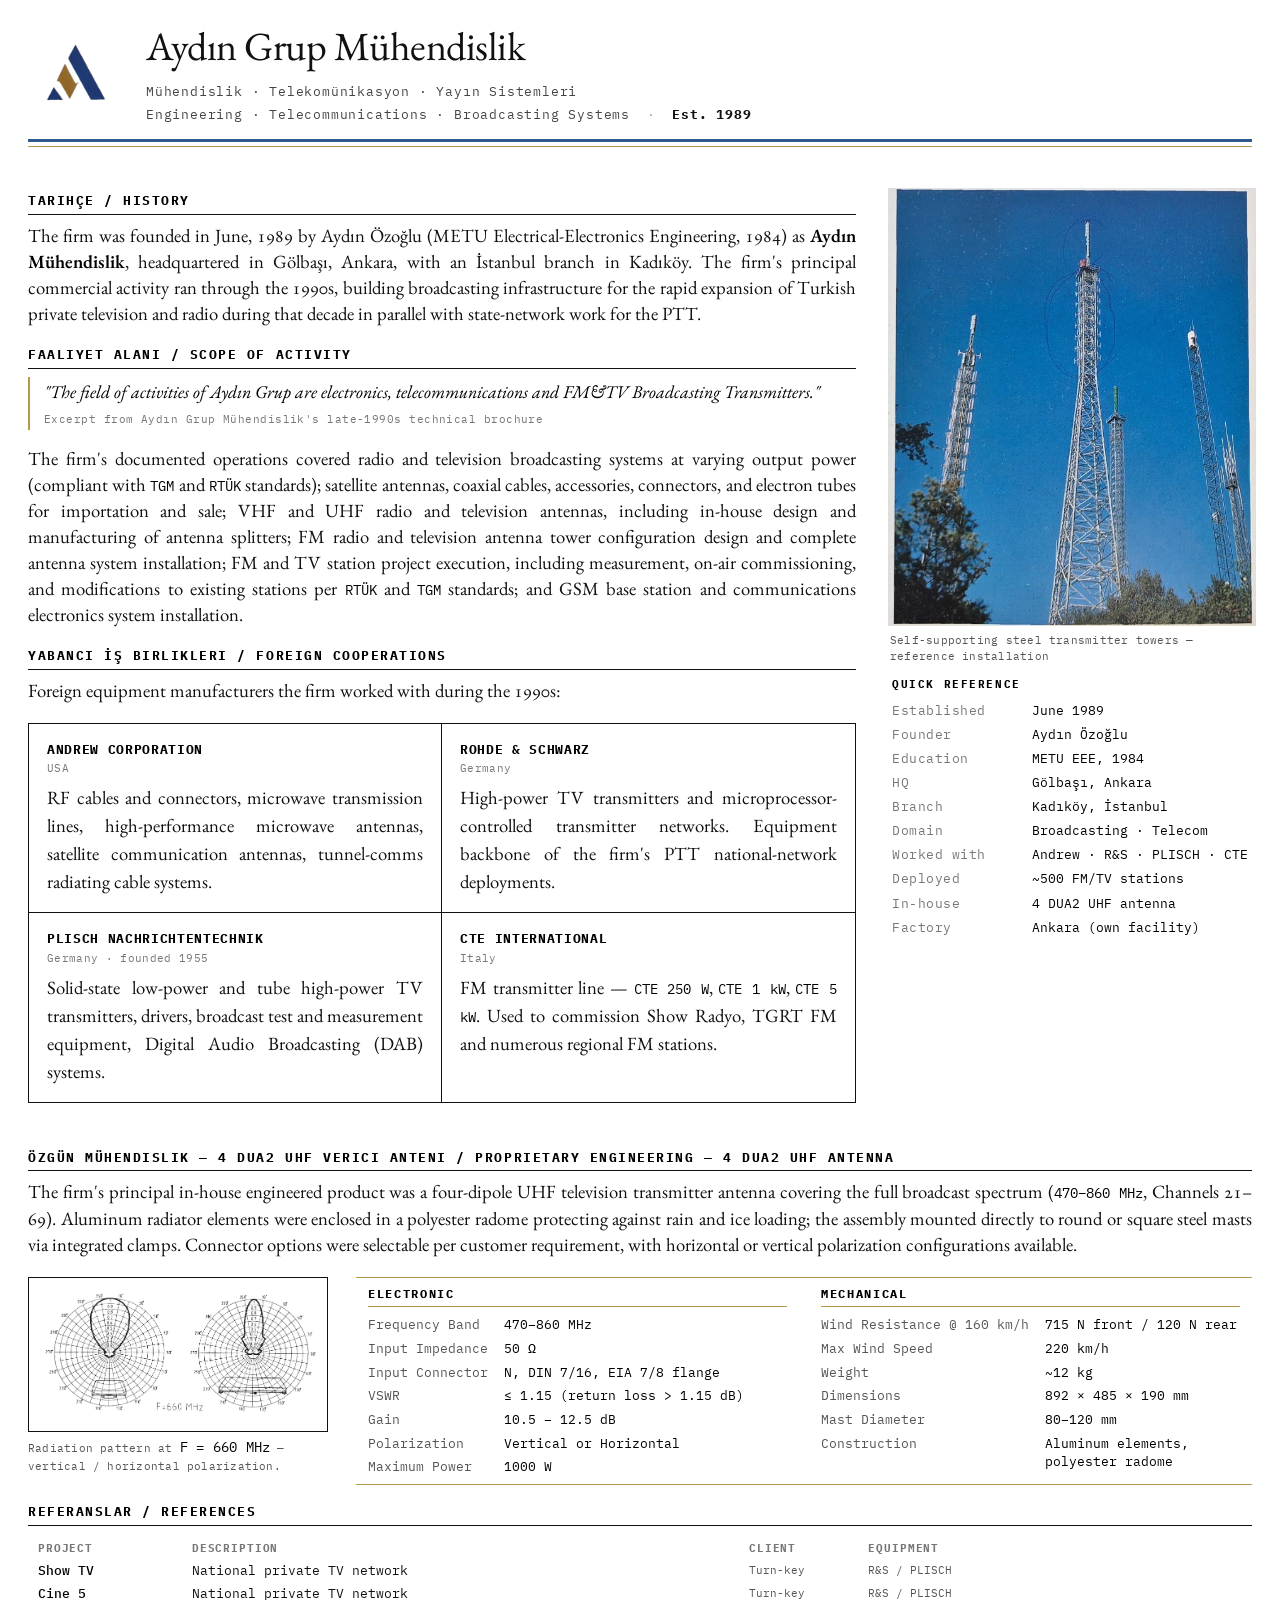
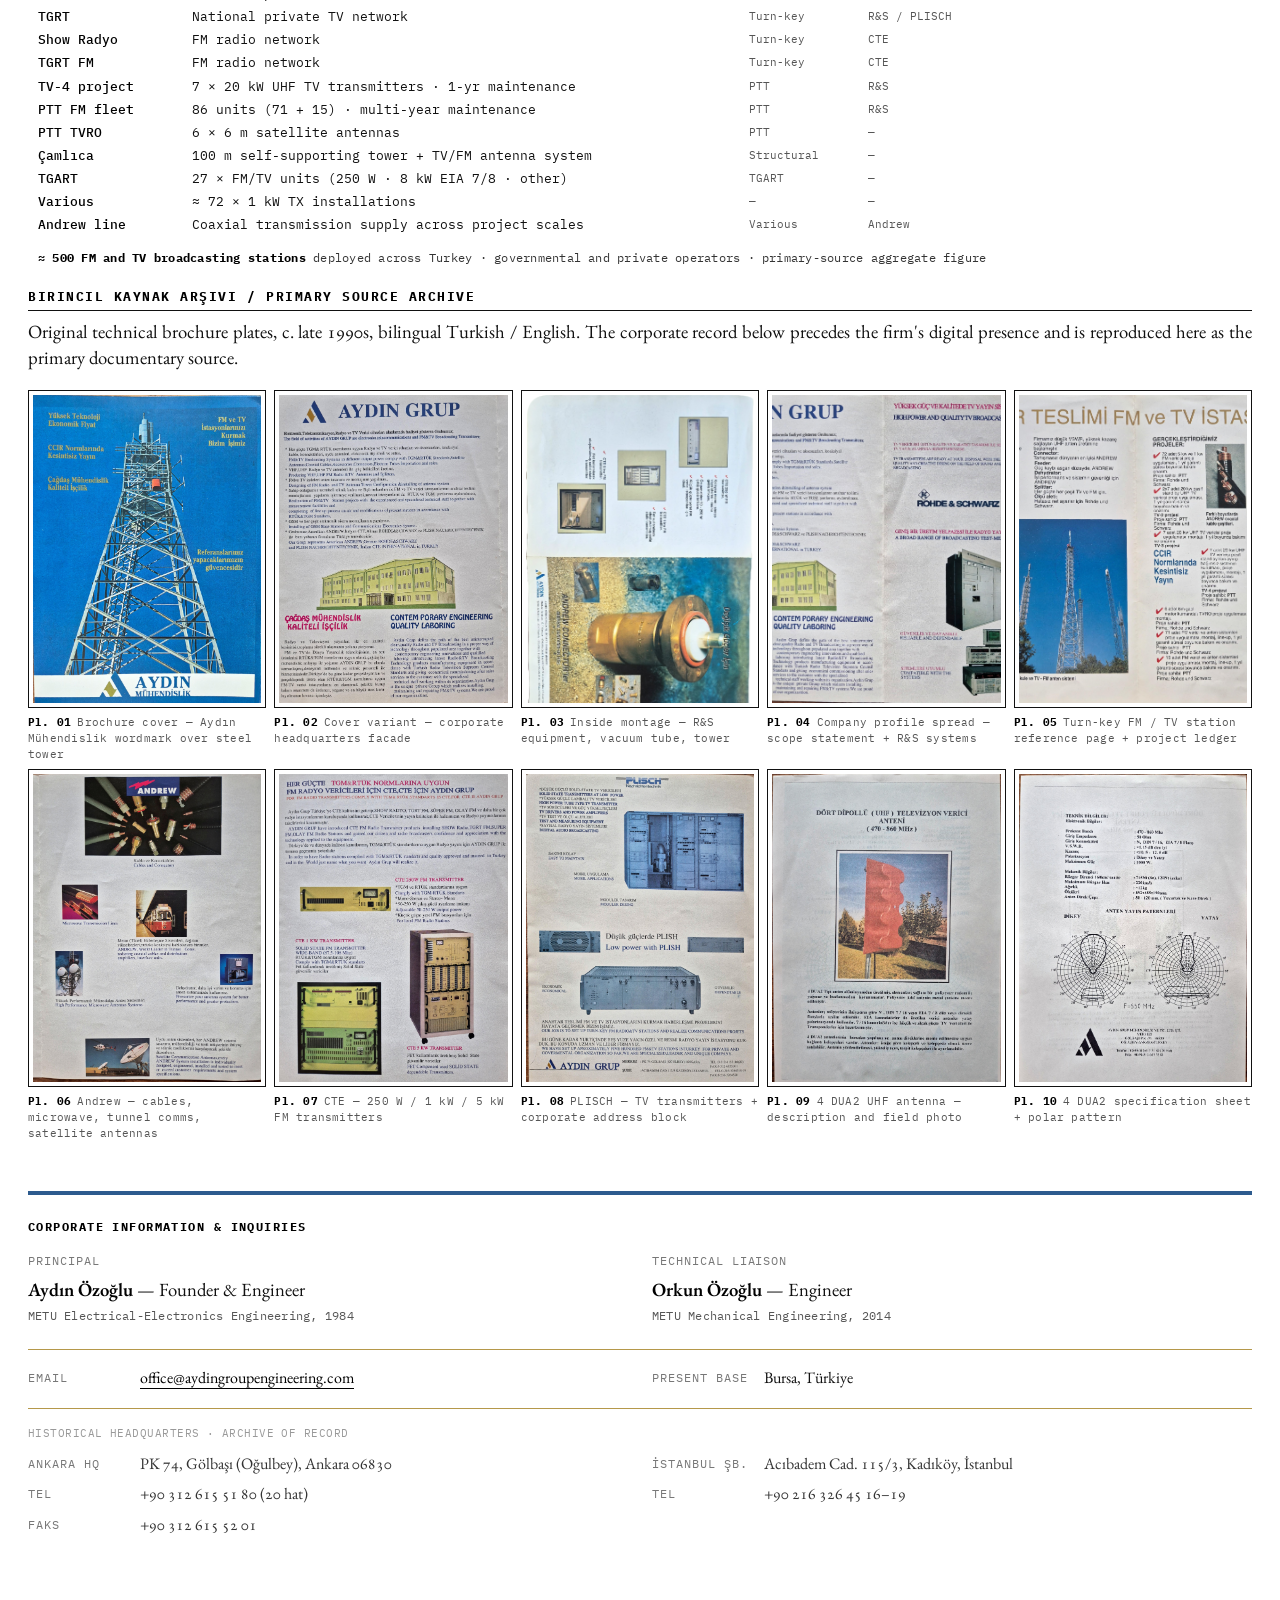
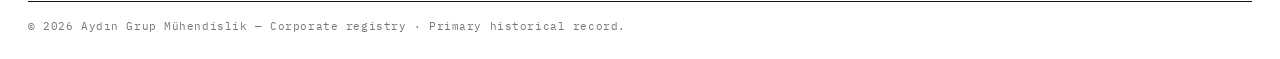
==== index.html @ c5ecc5df "split styles out of index.html into styles.css" ====
<!DOCTYPE html>
<html lang="en">
<head>
    <meta charset="UTF-8">
    <meta name="viewport" content="width=device-width, initial-scale=1.0">
    <title>Aydın Grup Mühendislik</title>
    <meta name="description" content="Corporate registry of Aydın Grup Mühendislik — Turkish engineering, telecommunications, and broadcasting infrastructure firm, principally active through the 1990s.">
    <link rel="stylesheet" href="styles.css">
</head>
<body>

    <header>
        <div class="corp-mark"><img src="images/logo.png" alt="Aydın Grup Mühendislik"></div>
        <div class="header-text">
            <h1>Aydın Grup Mühendislik</h1>
            <div class="subtitle">
                Mühendislik · Telekomünikasyon · Yayın Sistemleri<br>
                Engineering · Telecommunications · Broadcasting Systems
                <span class="sep">·</span>
                <span class="est">Est. 1989</span>
            </div>
        </div>
    </header>

    <div class="article-cols">
        <div class="article-main">
            <div class="markdown-content">

                <h2>Tarihçe / History</h2>
                <p>The firm was founded in June, 1989 by Aydın Özoğlu (METU Electrical-Electronics Engineering, 1984) as <strong>Aydın Mühendislik</strong>, headquartered in Gölbaşı, Ankara, with an İstanbul branch in Kadıköy. The firm's principal commercial activity ran through the 1990s, building broadcasting infrastructure for the rapid expansion of Turkish private television and radio during that decade in parallel with state-network work for the PTT.</p>

                <h2>Faaliyet Alanı / Scope of Activity</h2>
                <blockquote class="scope-quote">
                "The field of activities of Aydın Grup are electronics, telecommunications and FM&amp;TV Broadcasting Transmitters."
                <cite>Excerpt from Aydın Grup Mühendislik's late-1990s technical brochure</cite>
                </blockquote>
                <p>The firm's documented operations covered radio and television broadcasting systems at varying output power (compliant with <code>TGM</code> and <code>RTÜK</code> standards); satellite antennas, coaxial cables, accessories, connectors, and electron tubes for importation and sale; VHF and UHF radio and television antennas, including in-house design and manufacturing of antenna splitters; FM radio and television antenna tower configuration design and complete antenna system installation; FM and TV station project execution, including measurement, on-air commissioning, and modifications to existing stations per <code>RTÜK</code> and <code>TGM</code> standards; and GSM base station and communications electronics system installation.</p>

                <h2>Yabancı İş Birlikleri / Foreign Cooperations</h2>
                <p>Foreign equipment manufacturers the firm worked with during the 1990s:</p>
                <div class="grid-distributors">
                    <div class="dist-item">
                        <strong>ANDREW CORPORATION</strong>
                        <span class="dist-country">USA</span>
                        <p>RF cables and connectors, microwave transmission lines, high-performance microwave antennas, satellite communication antennas, tunnel-comms radiating cable systems.</p>
                    </div>
                    <div class="dist-item">
                        <strong>ROHDE &amp; SCHWARZ</strong>
                        <span class="dist-country">Germany</span>
                        <p>High-power TV transmitters and microprocessor-controlled transmitter networks. Equipment backbone of the firm's PTT national-network deployments.</p>
                    </div>
                    <div class="dist-item">
                        <strong>PLISCH NACHRICHTENTECHNIK</strong>
                        <span class="dist-country">Germany · founded 1955</span>
                        <p>Solid-state low-power and tube high-power TV transmitters, drivers, broadcast test and measurement equipment, Digital Audio Broadcasting (DAB) systems.</p>
                    </div>
                    <div class="dist-item">
                        <strong>CTE INTERNATIONAL</strong>
                        <span class="dist-country">Italy</span>
                        <p>FM transmitter line — <code>CTE 250 W</code>, <code>CTE 1 kW</code>, <code>CTE 5 kW</code>. Used to commission Show Radyo, TGRT FM and numerous regional FM stations.</p>
                    </div>
                </div>

            </div>
        </div>

        <aside class="article-aside">
            <div class="quick-ref">
                <figure class="qr-figure">
                    <img src="images/kule.jpg" alt="Self-supporting steel transmitter towers — reference installation" loading="lazy">
                    <figcaption>Self-supporting steel transmitter towers — reference installation</figcaption>
                </figure>
                <div class="quick-ref-heading">Quick Reference</div>
                <dl>
                    <div class="qr-row"><span class="qr-k">Established</span><span class="qr-v">June 1989</span></div>
                    <div class="qr-row"><span class="qr-k">Founder</span><span class="qr-v">Aydın Özoğlu</span></div>
                    <div class="qr-row"><span class="qr-k">Education</span><span class="qr-v">METU EEE, 1984</span></div>
                    <div class="qr-row"><span class="qr-k">HQ</span><span class="qr-v">Gölbaşı, Ankara</span></div>
                    <div class="qr-row"><span class="qr-k">Branch</span><span class="qr-v">Kadıköy, İstanbul</span></div>
                    <div class="qr-row"><span class="qr-k">Domain</span><span class="qr-v">Broadcasting · Telecom</span></div>
                    <div class="qr-row"><span class="qr-k">Worked with</span><span class="qr-v">Andrew · R&amp;S · PLISCH · CTE</span></div>
                    <div class="qr-row"><span class="qr-k">Deployed</span><span class="qr-v">~500 FM/TV stations</span></div>
                    <div class="qr-row"><span class="qr-k">In-house</span><span class="qr-v">4 DUA2 UHF antenna</span></div>
                    <div class="qr-row"><span class="qr-k">Factory</span><span class="qr-v">Ankara (own facility)</span></div>
                </dl>
            </div>
        </aside>
    </div>

    <div class="article-full">
        <div class="markdown-content">

            <h2>Özgün Mühendislik — 4 DUA2 UHF Verici Anteni / Proprietary Engineering — 4 DUA2 UHF Antenna</h2>
            <p>The firm's principal in-house engineered product was a four-dipole UHF television transmitter antenna covering the full broadcast spectrum (<code>470–860 MHz</code>, Channels 21–69). Aluminum radiator elements were enclosed in a polyester radome protecting against rain and ice loading; the assembly mounted directly to round or square steel masts via integrated clamps. Connector options were selectable per customer requirement, with horizontal or vertical polarization configurations available.</p>

            <div class="spec-with-figure">
                <figure class="spec-figure">
                    <img src="images/dipole.png" alt="4 DUA2 radiation pattern at F = 660 MHz, vertical (DİKEY) and horizontal (YATAY) polarization">
                    <figcaption>Radiation pattern at <code>F = 660 MHz</code> — vertical / horizontal polarization.</figcaption>
                </figure>
                <div class="spec-block spec-block--two-col">
                    <div class="spec-group">
                        <h3 class="spec-heading">Electronic</h3>
                        <div class="spec-grid">
                            <div class="spec-key">Frequency Band</div><div class="spec-val">470–860 MHz</div>
                            <div class="spec-key">Input Impedance</div><div class="spec-val">50 Ω</div>
                            <div class="spec-key">Input Connector</div><div class="spec-val">N, DIN 7/16, EIA 7/8 flange</div>
                            <div class="spec-key">VSWR</div><div class="spec-val">≤ 1.15 (return loss &gt; 1.15 dB)</div>
                            <div class="spec-key">Gain</div><div class="spec-val">10.5 – 12.5 dB</div>
                            <div class="spec-key">Polarization</div><div class="spec-val">Vertical or Horizontal</div>
                            <div class="spec-key">Maximum Power</div><div class="spec-val">1000 W</div>
                        </div>
                    </div>
                    <div class="spec-group">
                        <h3 class="spec-heading">Mechanical</h3>
                        <div class="spec-grid">
                            <div class="spec-key">Wind Resistance @ 160 km/h</div><div class="spec-val">715 N front / 120 N rear</div>
                            <div class="spec-key">Max Wind Speed</div><div class="spec-val">220 km/h</div>
                            <div class="spec-key">Weight</div><div class="spec-val">~12 kg</div>
                            <div class="spec-key">Dimensions</div><div class="spec-val">892 × 485 × 190 mm</div>
                            <div class="spec-key">Mast Diameter</div><div class="spec-val">80–120 mm</div>
                            <div class="spec-key">Construction</div><div class="spec-val">Aluminum elements, polyester radome</div>
                        </div>
                    </div>
                </div>
            </div>

            <h2>Referanslar / References</h2>
            <table class="ref-ledger">
                <thead>
                    <tr><th>Project</th><th>Description</th><th>Client</th><th>Equipment</th></tr>
                </thead>
                <tbody>
                    <tr><td>Show TV</td><td>National private TV network</td><td>Turn-key</td><td>R&amp;S / PLISCH</td></tr>
                    <tr><td>Cine 5</td><td>National private TV network</td><td>Turn-key</td><td>R&amp;S / PLISCH</td></tr>
                    <tr><td>TGRT</td><td>National private TV network</td><td>Turn-key</td><td>R&amp;S / PLISCH</td></tr>
                    <tr><td>Show Radyo</td><td>FM radio network</td><td>Turn-key</td><td>CTE</td></tr>
                    <tr><td>TGRT FM</td><td>FM radio network</td><td>Turn-key</td><td>CTE</td></tr>
                    <tr><td>TV-4 project</td><td>7 × 20 kW UHF TV transmitters · 1-yr maintenance</td><td>PTT</td><td>R&amp;S</td></tr>
                    <tr><td>PTT FM fleet</td><td>86 units (71 + 15) · multi-year maintenance</td><td>PTT</td><td>R&amp;S</td></tr>
                    <tr><td>PTT TVRO</td><td>6 × 6 m satellite antennas</td><td>PTT</td><td>—</td></tr>
                    <tr><td>Çamlıca</td><td>100 m self-supporting tower + TV/FM antenna system</td><td>Structural</td><td>—</td></tr>
                    <tr><td>TGART</td><td>27 × FM/TV units (250 W · 8 kW EIA 7/8 · other)</td><td>TGART</td><td>—</td></tr>
                    <tr><td>Various</td><td>≈ 72 × 1 kW TX installations</td><td>—</td><td>—</td></tr>
                    <tr><td>Andrew line</td><td>Coaxial transmission supply across project scales</td><td>Various</td><td>Andrew</td></tr>
                </tbody>
                <tfoot>
                    <tr><td colspan="4"><strong>≈ 500 FM and TV broadcasting stations</strong> deployed across Turkey · governmental and private operators · primary-source aggregate figure</td></tr>
                </tfoot>
            </table>

            <h2>Birincil Kaynak Arşivi / Primary Source Archive</h2>
            <p>Original technical brochure plates, c. late 1990s, bilingual Turkish / English. The corporate record below precedes the firm's digital presence and is reproduced here as the primary documentary source.</p>

        </div>

        <div class="archive-grid">
            <a class="plate" href="images/signal-2026-05-26-195451.jpeg" target="_blank" rel="noopener">
                <span class="plate-frame"><img src="images/signal-2026-05-26-195451.jpeg" alt="Brochure cover — Aydın Mühendislik wordmark over steel tower" loading="lazy"></span>
                <span class="plate-caption"><span class="plate-index">Pl. 01</span>Brochure cover — Aydın Mühendislik wordmark over steel tower</span>
            </a>
            <a class="plate" href="images/signal-2026-05-26-195408_003.jpeg" target="_blank" rel="noopener">
                <span class="plate-frame"><img src="images/signal-2026-05-26-195408_003.jpeg" alt="Cover variant — corporate headquarters facade" loading="lazy"></span>
                <span class="plate-caption"><span class="plate-index">Pl. 02</span>Cover variant — corporate headquarters facade</span>
            </a>
            <a class="plate" href="images/signal-2026-05-26-195226.png" target="_blank" rel="noopener">
                <span class="plate-frame"><img src="images/signal-2026-05-26-195226.png" alt="Inside montage — R&S equipment, vacuum tube, tower" loading="lazy"></span>
                <span class="plate-caption"><span class="plate-index">Pl. 03</span>Inside montage — R&amp;S equipment, vacuum tube, tower</span>
            </a>
            <a class="plate" href="images/signal-2026-05-26-195408.jpeg" target="_blank" rel="noopener">
                <span class="plate-frame"><img src="images/signal-2026-05-26-195408.jpeg" alt="Company profile spread — scope statement + R&S systems" loading="lazy"></span>
                <span class="plate-caption"><span class="plate-index">Pl. 04</span>Company profile spread — scope statement + R&amp;S systems</span>
            </a>
            <a class="plate" href="images/signal-2026-05-26-195408_002.jpeg" target="_blank" rel="noopener">
                <span class="plate-frame"><img src="images/signal-2026-05-26-195408_002.jpeg" alt="Turn-key FM / TV station reference page + project ledger" loading="lazy"></span>
                <span class="plate-caption"><span class="plate-index">Pl. 05</span>Turn-key FM / TV station reference page + project ledger</span>
            </a>
            <a class="plate" href="images/signal-2026-05-26-195408_004.jpeg" target="_blank" rel="noopener">
                <span class="plate-frame"><img src="images/signal-2026-05-26-195408_004.jpeg" alt="Andrew — cables, microwave, tunnel comms, satellite antennas" loading="lazy"></span>
                <span class="plate-caption"><span class="plate-index">Pl. 06</span>Andrew — cables, microwave, tunnel comms, satellite antennas</span>
            </a>
            <a class="plate" href="images/signal-2026-05-26-195408_005.jpeg" target="_blank" rel="noopener">
                <span class="plate-frame"><img src="images/signal-2026-05-26-195408_005.jpeg" alt="CTE — 250 W / 1 kW / 5 kW FM transmitters" loading="lazy"></span>
                <span class="plate-caption"><span class="plate-index">Pl. 07</span>CTE — 250 W / 1 kW / 5 kW FM transmitters</span>
            </a>
            <a class="plate" href="images/signal-2026-05-26-195408_006.jpeg" target="_blank" rel="noopener">
                <span class="plate-frame"><img src="images/signal-2026-05-26-195408_006.jpeg" alt="PLISCH — TV transmitters + corporate address block" loading="lazy"></span>
                <span class="plate-caption"><span class="plate-index">Pl. 08</span>PLISCH — TV transmitters + corporate address block</span>
            </a>
            <a class="plate" href="images/signal-2026-05-26-195408_007.jpeg" target="_blank" rel="noopener">
                <span class="plate-frame"><img src="images/signal-2026-05-26-195408_007.jpeg" alt="4 DUA2 UHF antenna — description and field photo" loading="lazy"></span>
                <span class="plate-caption"><span class="plate-index">Pl. 09</span>4 DUA2 UHF antenna — description and field photo</span>
            </a>
            <a class="plate" href="images/signal-2026-05-26-195408_008.jpeg" target="_blank" rel="noopener">
                <span class="plate-frame"><img src="images/signal-2026-05-26-195408_008.jpeg" alt="4 DUA2 specification sheet + polar pattern" loading="lazy"></span>
                <span class="plate-caption"><span class="plate-index">Pl. 10</span>4 DUA2 specification sheet + polar pattern</span>
            </a>
        </div>

        <section class="contact-block">
            <h3>Corporate Information &amp; Inquiries</h3>

            <div class="contact-roles">
                <div class="contact-role">
                    <span class="role-label">Principal</span>
                    <span class="role-name">Aydın Özoğlu</span> — Founder &amp; Engineer
                    <span class="role-credential">METU Electrical-Electronics Engineering, 1984</span>
                </div>
                <div class="contact-role">
                    <span class="role-label">Technical Liaison</span>
                    <span class="role-name">Orkun Özoğlu</span> — Engineer
                    <span class="role-credential">METU Mechanical Engineering, 2014</span>
                </div>
            </div>

            <div class="contact-direct contact-2col">
                <div class="row"><span class="k">Email</span><span><a href="mailto:office@aydingroupengineering.com">office@aydingroupengineering.com</a></span></div>
                <div class="row"><span class="k">Present Base</span><span>Bursa, Türkiye</span></div>
            </div>

            <div class="contact-archive">
                <div class="archive-note">Historical headquarters · Archive of record</div>
                <div class="archive-2col">
                    <div class="archive-col">
                        <div class="row"><span class="k">Ankara HQ</span><span>PK 74, Gölbaşı (Oğulbey), Ankara 06830</span></div>
                        <div class="row"><span class="k">Tel</span><span>+90 312 615 51 80 (20 hat)</span></div>
                        <div class="row"><span class="k">Faks</span><span>+90 312 615 52 01</span></div>
                    </div>
                    <div class="archive-col">
                        <div class="row"><span class="k">İstanbul Şb.</span><span>Acıbadem Cad. 115/3, Kadıköy, İstanbul</span></div>
                        <div class="row"><span class="k">Tel</span><span>+90 216 326 45 16–19</span></div>
                    </div>
                </div>
            </div>
        </section>

        <footer>
            <div class="footer-line">&copy; 2026 Aydın Grup Mühendislik — Corporate registry · Primary historical record.</div>
        </footer>

    </div>

</body>
</html>
---- styles.css ----
@import url('https://fonts.googleapis.com/css2?family=EB+Garamond:ital,wght@0,400;0,500;0,600;1,400;1,500&family=IBM+Plex+Mono:wght@400;500;600;700&display=swap');

:root {
    --measure: 1280px;
    --mono: "IBM Plex Mono", "Consolas", "Courier New", monospace;
    --serif: "EB Garamond", "Garamond", "Baskerville", "Times New Roman", Times, serif;
    --rule: 1px solid #111;
    --rule-soft: 1px solid #B5984A; /* internal block dividers — brand gold */
    --brand-blue: #2D5B8E;
    --brand-gold: #B5984A;
}

*, *::before, *::after { box-sizing: border-box; }

body {
    font-family: var(--serif);
    line-height: 1.4;
    margin: 0 auto;
    padding: 24px 28px;
    max-width: var(--measure);
    color: #111;
    background: #fff;
    font-size: 14pt;
    font-feature-settings: "kern" 1, "liga" 1, "onum" 1;
}

p { margin: 0 0 0.6em; }

header {
    position: relative;
    border-bottom: 3px solid var(--brand-blue);
    padding-bottom: 14px;
    margin-bottom: 32px;
    display: grid;
    grid-template-columns: 96px 1fr;
    gap: 22px;
    align-items: center;
}
header::after {
    content: "";
    position: absolute;
    left: 0;
    right: 0;
    bottom: -8px; /* 4px gap below the 3px blue rule, then 1px gold */
    height: 1px;
    background: var(--brand-gold);
}
h1 { font-size: 30pt; margin: 0; font-weight: normal; letter-spacing: -0.5px; line-height: 1.1; }

.corp-mark {
    width: 96px;
    height: 96px;
    display: block;
}
.corp-mark img,
.corp-mark svg { display: block; width: 100%; height: 100%; object-fit: contain; }
.header-text { min-width: 0; }

.subtitle {
    margin-top: 12px;
    font-family: var(--mono);
    font-size: 10pt;
    color: #444;
    letter-spacing: 0.06em;
    line-height: 1.7;
}
.subtitle .est { color: #111; font-weight: 700; }
.subtitle .sep { color: #aaa; margin: 0 8px; }

h2 {
    font-family: var(--mono);
    font-size: 9.5pt;
    margin-top: 18px;
    margin-bottom: 8px;
    border-bottom: var(--rule);
    padding-bottom: 4px;
    letter-spacing: 0.12em;
    text-transform: uppercase;
    font-weight: 700;
    color: #000;
    overflow: hidden;
}

h3 { font-weight: 600; margin: 0; }

p { text-align: justify; margin: 0 0 1em; }

code {
    font-family: var(--mono);
    font-size: 10.5pt;
    background: none;
    padding: 0;
    color: #000;
    font-weight: 400;
}

strong { font-weight: 600; color: #000; }

/* Two-region article: cols (overview + sticky infobox) then full-width */
.article-cols {
    display: grid;
    grid-template-columns: 1fr 360px;
    gap: 36px;
    margin-bottom: 28px;
}
.article-main { min-width: 0; }
.article-aside { min-width: 0; }

/* Quick reference data card — sticky infobox.
   Berkeley Mono only present on author's local machine (desktop license);
   visitors fall back to IBM Plex Mono. Do NOT commit any Berkeley webfont
   files — that would require a separate web license from usgraphics.com. */
.quick-ref {
    position: sticky;
    top: 24px;
    padding: 14px 0;
    font-family: "Berkeley Mono", var(--mono);
    font-size: 9.5pt;
}
.qr-figure {
    margin: 0 -4px 12px;
    padding: 0;
}
.qr-figure img {
    width: 100%;
    height: auto;
    display: block;
    background: #fff;
}
.qr-figure figcaption {
    font-family: var(--mono);
    font-size: 8.5pt;
    color: #555;
    margin-top: 6px;
    line-height: 1.4;
    letter-spacing: 0.02em;
    padding: 0 2px;
}
.quick-ref-heading {
    font-size: 8.5pt;
    text-transform: uppercase;
    letter-spacing: 0.14em;
    font-weight: 700;
    color: #000;
    margin: 0 0 10px;
}
.quick-ref dl {
    margin: 0;
    display: grid;
    grid-template-columns: 1fr;
    row-gap: 7px;
}
.quick-ref .qr-row {
    display: grid;
    grid-template-columns: 130px 1fr;
    column-gap: 10px;
    line-height: 1.35;
    align-items: baseline;
}
.quick-ref .qr-k, .quick-ref .qr-v { white-space: nowrap; overflow: hidden; text-overflow: ellipsis; }
.quick-ref .qr-k { color: #777; letter-spacing: 0.04em; }
.quick-ref .qr-v { color: #000; }

/* Scope source citation */
.scope-quote {
    font-family: var(--serif);
    font-style: italic;
    font-size: 13.5pt;
    line-height: 1.45;
    margin: 8px 0 16px;
    padding: 2px 0 2px 14px;
    border-left: 2px solid var(--brand-gold);
    color: #000;
}
.scope-quote cite {
    display: block;
    margin-top: 6px;
    font-family: var(--mono);
    font-style: normal;
    font-size: 8.5pt;
    color: #777;
    letter-spacing: 0.04em;
}

/* Cooperations grid — hairline-only, no fills */
.grid-distributors {
    display: grid;
    grid-template-columns: 1fr 1fr;
    gap: 0;
    margin: 18px 0;
    border: var(--rule);
    overflow: hidden;
}
.dist-item {
    padding: 16px 18px;
    border-right: var(--rule);
    border-bottom: var(--rule);
    font-size: 14pt;
}
.dist-item:nth-child(2n) { border-right: none; }
.dist-item:nth-last-child(-n+2) { border-bottom: none; }
.dist-item strong {
    font-family: var(--mono);
    font-size: 10pt;
    color: #000;
    font-weight: 700;
    display: block;
    letter-spacing: 0.05em;
}
.dist-item .dist-country {
    display: block;
    font-family: var(--mono);
    font-size: 8.5pt;
    color: #777;
    letter-spacing: 0.03em;
    margin: 2px 0 8px;
}
.dist-item p { margin: 0; font-size: 14pt; line-height: 1.5; }

/* 4 DUA2 — figure left of spec block */
.spec-with-figure {
    display: grid;
    grid-template-columns: 300px 1fr;
    gap: 28px;
    align-items: start;
    margin: 18px 0;
    overflow: hidden;
}
.spec-figure { margin: 0; }
.spec-figure img {
    width: 100%;
    height: auto;
    display: block;
    border: var(--rule);
    padding: 5px;
    background: #fff;
}
.spec-figure figcaption {
    font-family: var(--mono);
    font-size: 8.5pt;
    color: #555;
    margin-top: 6px;
    line-height: 1.4;
    letter-spacing: 0.02em;
}
.spec-with-figure .spec-block { margin: 0; }

/* Spec block — data sheet aesthetic */
.spec-block {
    margin: 10px 0;
    padding: 8px 12px;
    border-top: 1px solid var(--brand-gold);
    border-bottom: 1px solid var(--brand-gold);
}
.spec-block--two-col {
    display: grid;
    grid-template-columns: 1fr 1fr;
    column-gap: 34px;
    row-gap: 8px;
}
.spec-group { min-width: 0; }
.spec-heading {
    font-family: var(--mono);
    font-size: 9pt;
    letter-spacing: 0.14em;
    text-transform: uppercase;
    font-weight: 700;
    color: #000;
    margin: 0 0 8px;
    padding-bottom: 4px;
    border-bottom: var(--rule-soft);
}
.spec-grid {
    display: grid;
    grid-template-columns: max-content 1fr;
    column-gap: 16px;
    row-gap: 5px;
    font-family: var(--mono);
    font-size: 10pt;
}
.spec-key { color: #555; }
.spec-val { color: #000; }

/* References ledger — US Graphics terminal aesthetic */
.ref-ledger {
    width: auto;
    border-collapse: collapse;
    font-family: var(--mono);
    font-size: 9.5pt;
    line-height: 1.35;
    margin: 10px 0;
}
.ref-ledger thead th {
    text-align: left;
    font-weight: 700;
    text-transform: uppercase;
    letter-spacing: 0.08em;
    font-size: 8pt;
    color: #777;
    padding: 5px 10px 4px;
}
.ref-ledger tbody td {
    padding: 3px 10px;
    vertical-align: top;
    white-space: nowrap;
}
.ref-ledger tbody td:first-child {
    color: #000;
    font-weight: 500;
}
.ref-ledger tbody td:nth-child(3),
.ref-ledger tbody td:nth-child(4) {
    color: #555;
    font-size: 8.5pt;
}
.ref-ledger tfoot td {
    text-align: right;
    font-size: 9pt;
    color: #333;
    padding: 14px 10px 4px;
    letter-spacing: 0.02em;
}
.ref-ledger tfoot strong { font-weight: 700; color: #000; }

/* Archive plate grid */
.archive-grid {
    display: grid;
    grid-template-columns: repeat(5, 1fr);
    gap: 8px 8px;
    margin: 12px 0;
    overflow: hidden;
}
.plate {
    display: block;
    text-decoration: none;
    border: none;
    color: inherit;
}
.plate-frame {
    border: var(--rule);
    padding: 4px;
    background: #fff;
    aspect-ratio: 3 / 4;
    overflow: hidden;
    display: block;
}
.plate-frame img {
    width: 100%;
    height: 100%;
    display: block;
    object-fit: cover;
    object-position: top center;
    transition: transform 0.3s ease;
}
.plate:hover .plate-frame img { transform: scale(1.04); }
.plate-caption {
    display: block;
    font-family: var(--mono);
    font-size: 8.5pt;
    color: #555;
    margin-top: 6px;
    line-height: 1.4;
    letter-spacing: 0.02em;
}
.plate-index {
    color: #000;
    font-weight: 700;
    margin-right: 6px;
}

/* Contact block — registry-style, multi-role */
.contact-block {
    margin-top: 50px;
    padding-top: 22px;
    border-top: 4px solid var(--brand-blue);
    font-size: 14pt;
    line-height: 1.7;
}
.contact-block h3 {
    font-family: var(--mono);
    font-size: 9pt;
    text-transform: uppercase;
    letter-spacing: 0.12em;
    font-weight: 700;
    color: #000;
    margin: 0 0 14px;
}
.contact-roles {
    display: grid;
    grid-template-columns: 1fr 1fr;
    gap: 24px;
    margin-bottom: 22px;
}
.contact-role .role-label {
    font-family: var(--mono);
    font-size: 9pt;
    text-transform: uppercase;
    letter-spacing: 0.08em;
    color: #777;
    display: block;
    margin-bottom: 2px;
}
.contact-role .role-name {
    font-weight: 600;
    color: #000;
}
.contact-role .role-credential {
    display: block;
    font-family: var(--mono);
    font-size: 9pt;
    color: #555;
    margin-top: 1px;
    letter-spacing: 0.02em;
}

.contact-direct, .contact-archive {
    padding-top: 14px;
    border-top: var(--rule-soft);
    margin-top: 14px;
}
.contact-direct .row, .contact-archive .row {
    display: flex;
    gap: 12px;
    font-size: 12pt;
    margin-bottom: 3px;
}
.contact-direct .k, .contact-archive .k {
    font-family: var(--mono);
    font-size: 9pt;
    text-transform: uppercase;
    letter-spacing: 0.08em;
    color: #777;
    min-width: 100px;
    padding-top: 4px;
}
.contact-2col,
.archive-2col {
    display: grid;
    grid-template-columns: 1fr 1fr;
    gap: 24px;
}
.contact-archive { color: #333; }
.contact-archive .archive-note {
    font-family: var(--mono);
    font-size: 8.5pt;
    color: #999;
    letter-spacing: 0.04em;
    margin-bottom: 8px;
    text-transform: uppercase;
}

a {
    color: #000;
    text-decoration: none;
    border-bottom: 1px solid #000;
}
a:hover { border-bottom-style: dotted; color: #444; }
a.plate { border-bottom: none; }

footer {
    margin-top: 60px;
    font-family: var(--mono);
    font-size: 8.5pt;
    color: #777;
    border-top: var(--rule);
    padding-top: 14px;
    letter-spacing: 0.05em;
    line-height: 1.7;
}
.footer-line { display: block; }
.footer-steward { color: #555; margin-top: 2px; }

@media (max-width: 820px) {
    body { padding: 28px 22px; }
    .article-cols { grid-template-columns: 1fr; gap: 24px; }
    .quick-ref { position: static; }
    .grid-distributors { grid-template-columns: 1fr; }
    .dist-item { border-right: none !important; }
    .dist-item:nth-last-child(-n+2) { border-bottom: var(--rule); }
    .dist-item:last-child { border-bottom: none; }
    .archive-grid { grid-template-columns: repeat(2, 1fr); }
    .contact-roles { grid-template-columns: 1fr; }
    .contact-2col, .archive-2col { grid-template-columns: 1fr; }
    .spec-block--two-col { grid-template-columns: 1fr; }
    .spec-with-figure { grid-template-columns: 1fr; gap: 18px; }
}
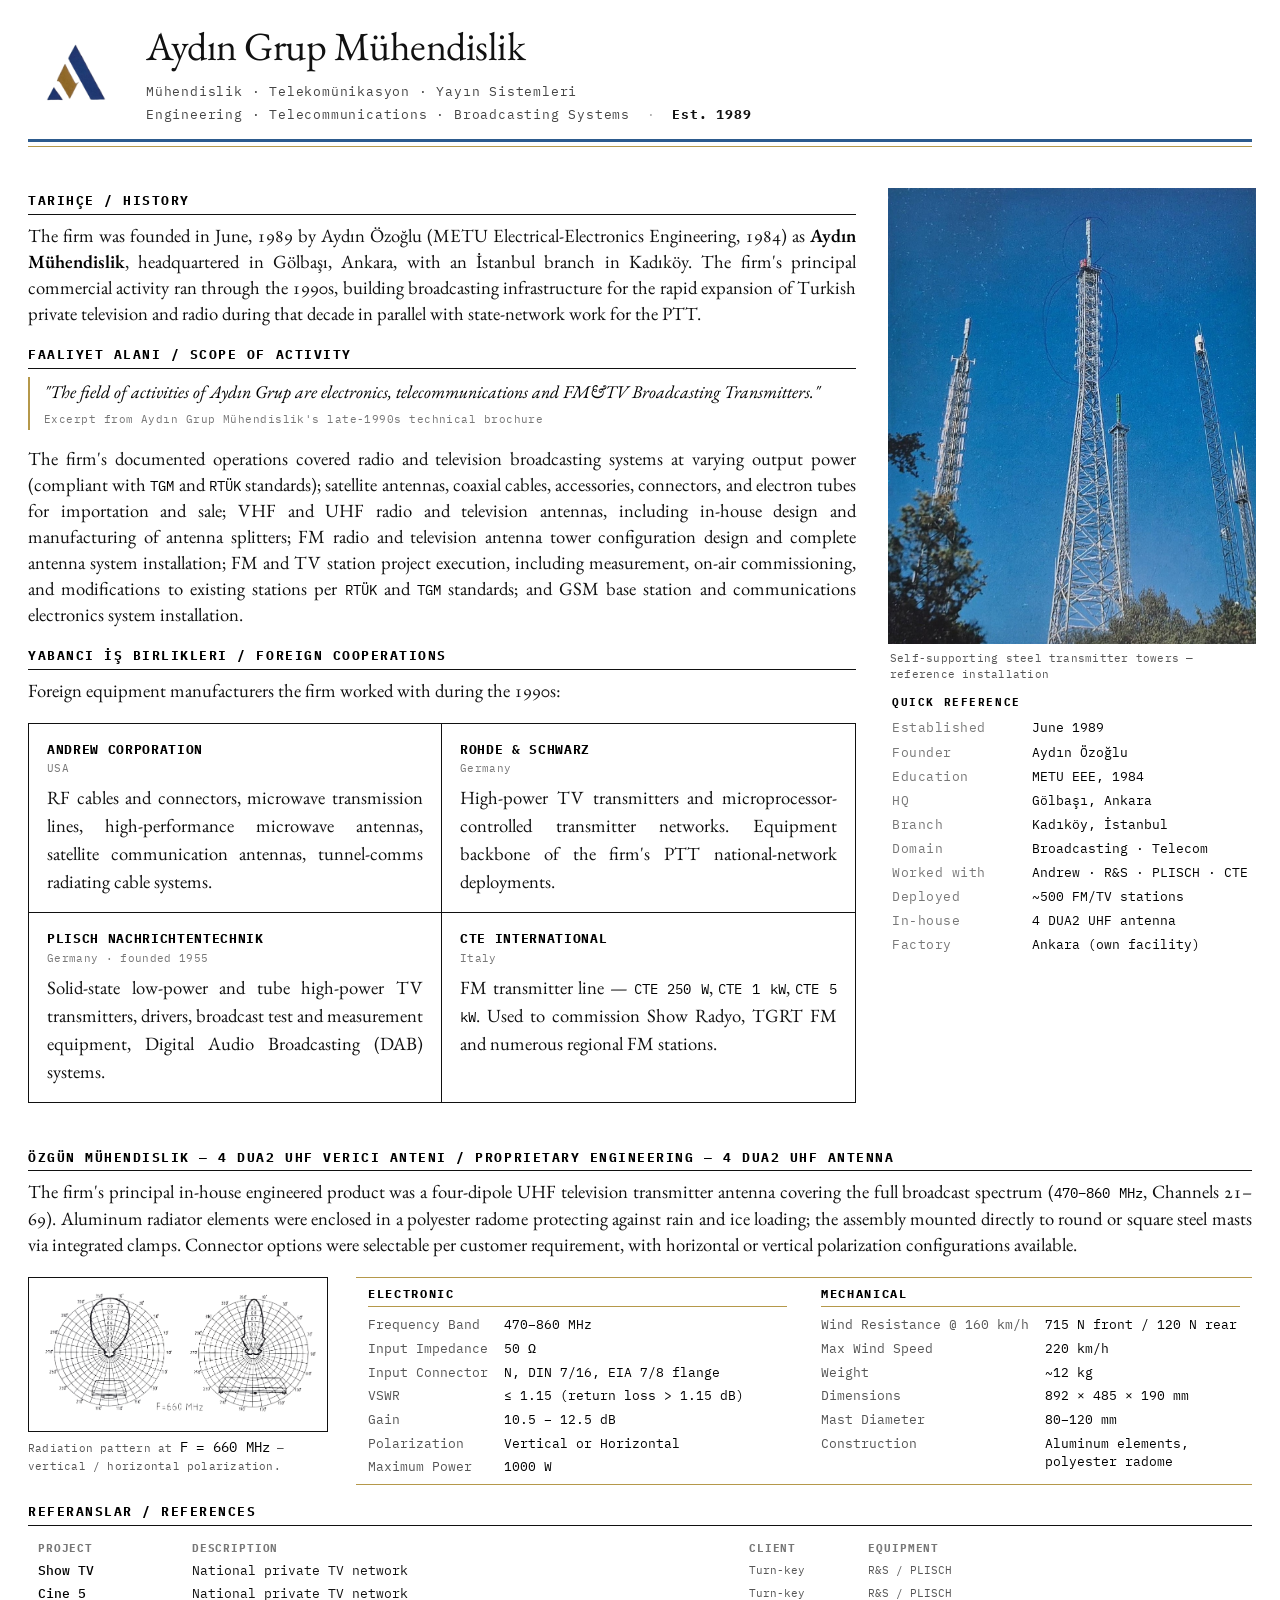
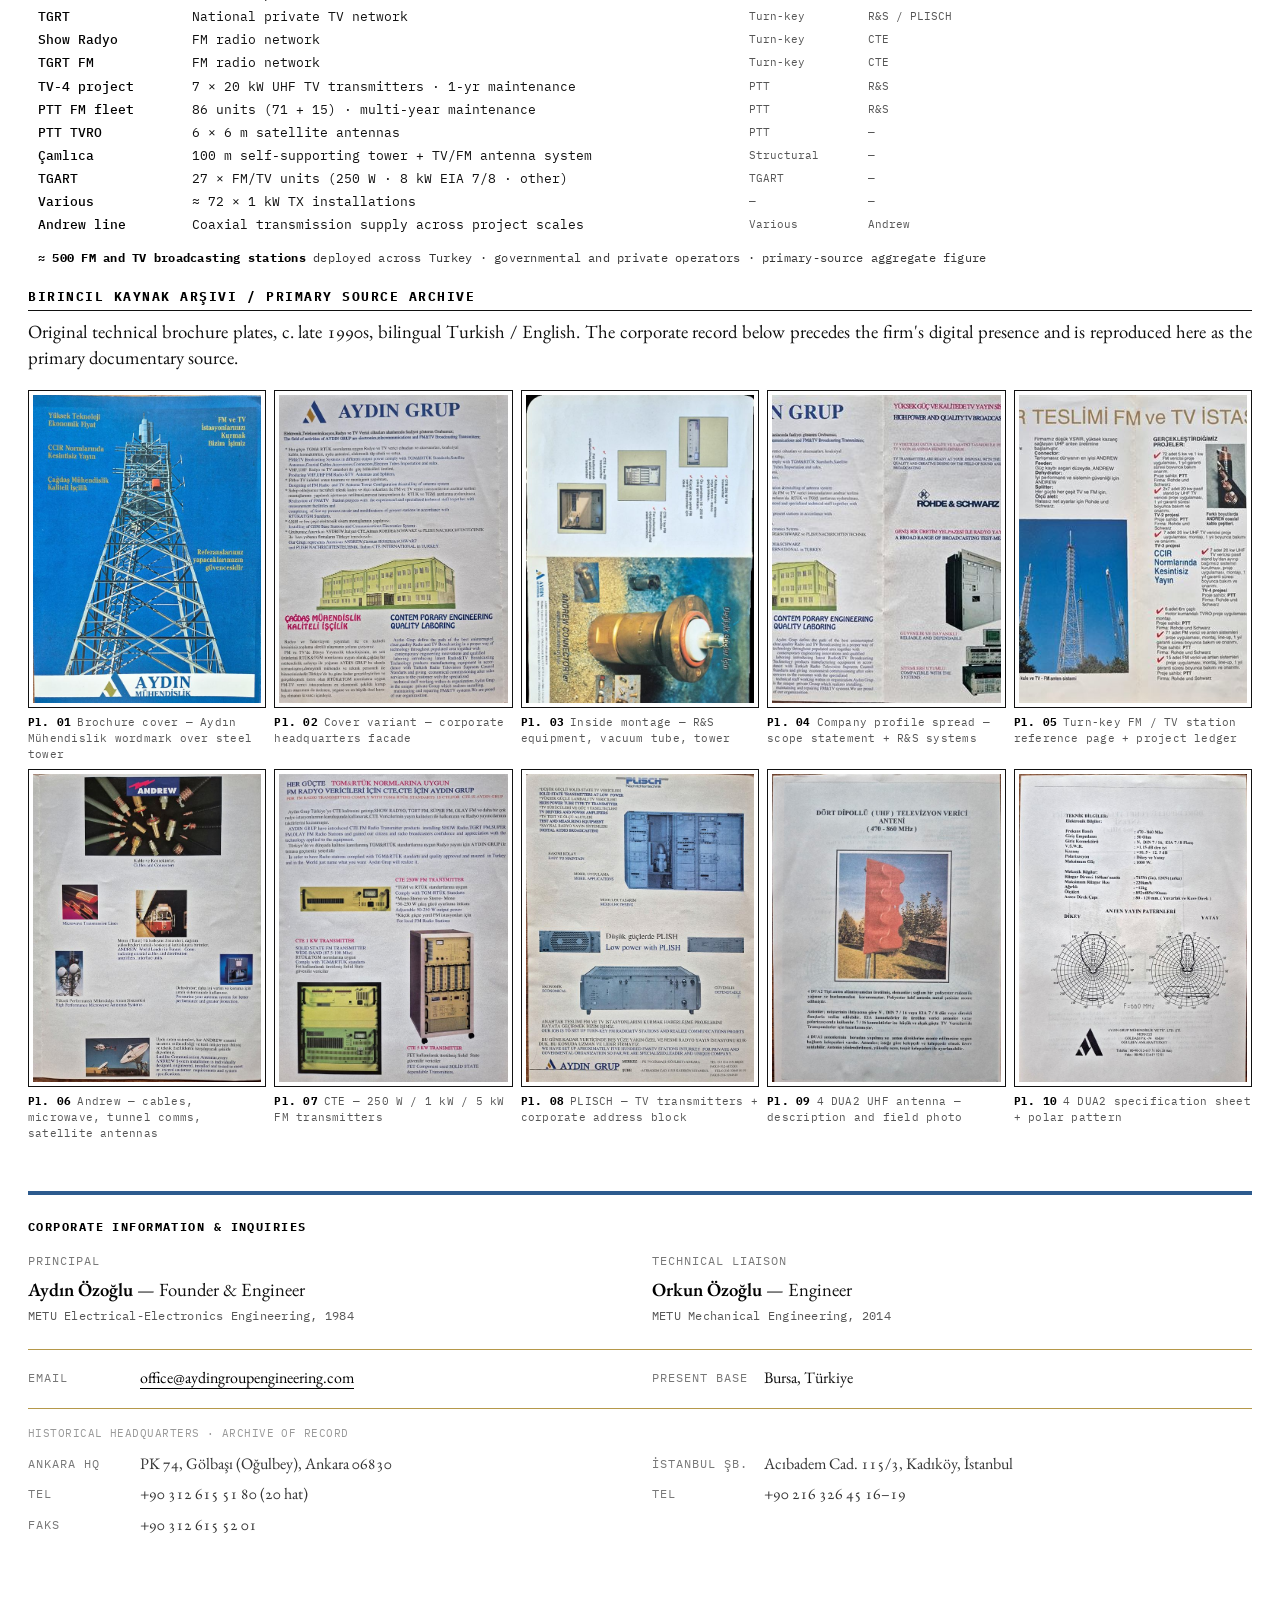
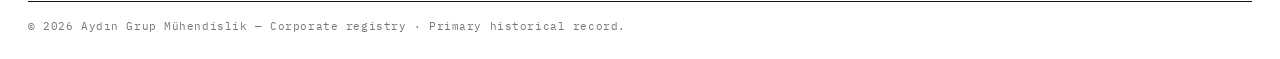
==== commit 187a2b10: "archive: serve 600px thumbnails (15.1x payload reduction); add archive.html backup page and gen-thum" ====
--- a/index.html
+++ b/index.html
@@ -156,43 +156,43 @@
 
         <div class="archive-grid">
             <a class="plate" href="images/signal-2026-05-26-195451.jpeg" target="_blank" rel="noopener">
-                <span class="plate-frame"><img src="images/signal-2026-05-26-195451.jpeg" alt="Brochure cover — Aydın Mühendislik wordmark over steel tower" loading="lazy"></span>
+                <span class="plate-frame"><img src="images/thumbs/pl-01.jpg" alt="Brochure cover — Aydın Mühendislik wordmark over steel tower" loading="lazy"></span>
                 <span class="plate-caption"><span class="plate-index">Pl. 01</span>Brochure cover — Aydın Mühendislik wordmark over steel tower</span>
             </a>
             <a class="plate" href="images/signal-2026-05-26-195408_003.jpeg" target="_blank" rel="noopener">
-                <span class="plate-frame"><img src="images/signal-2026-05-26-195408_003.jpeg" alt="Cover variant — corporate headquarters facade" loading="lazy"></span>
+                <span class="plate-frame"><img src="images/thumbs/pl-02.jpg" alt="Cover variant — corporate headquarters facade" loading="lazy"></span>
                 <span class="plate-caption"><span class="plate-index">Pl. 02</span>Cover variant — corporate headquarters facade</span>
             </a>
             <a class="plate" href="images/signal-2026-05-26-195226.png" target="_blank" rel="noopener">
-                <span class="plate-frame"><img src="images/signal-2026-05-26-195226.png" alt="Inside montage — R&S equipment, vacuum tube, tower" loading="lazy"></span>
+                <span class="plate-frame"><img src="images/thumbs/pl-03.jpg" alt="Inside montage — R&S equipment, vacuum tube, tower" loading="lazy"></span>
                 <span class="plate-caption"><span class="plate-index">Pl. 03</span>Inside montage — R&amp;S equipment, vacuum tube, tower</span>
             </a>
             <a class="plate" href="images/signal-2026-05-26-195408.jpeg" target="_blank" rel="noopener">
-                <span class="plate-frame"><img src="images/signal-2026-05-26-195408.jpeg" alt="Company profile spread — scope statement + R&S systems" loading="lazy"></span>
+                <span class="plate-frame"><img src="images/thumbs/pl-04.jpg" alt="Company profile spread — scope statement + R&S systems" loading="lazy"></span>
                 <span class="plate-caption"><span class="plate-index">Pl. 04</span>Company profile spread — scope statement + R&amp;S systems</span>
             </a>
             <a class="plate" href="images/signal-2026-05-26-195408_002.jpeg" target="_blank" rel="noopener">
-                <span class="plate-frame"><img src="images/signal-2026-05-26-195408_002.jpeg" alt="Turn-key FM / TV station reference page + project ledger" loading="lazy"></span>
+                <span class="plate-frame"><img src="images/thumbs/pl-05.jpg" alt="Turn-key FM / TV station reference page + project ledger" loading="lazy"></span>
                 <span class="plate-caption"><span class="plate-index">Pl. 05</span>Turn-key FM / TV station reference page + project ledger</span>
             </a>
             <a class="plate" href="images/signal-2026-05-26-195408_004.jpeg" target="_blank" rel="noopener">
-                <span class="plate-frame"><img src="images/signal-2026-05-26-195408_004.jpeg" alt="Andrew — cables, microwave, tunnel comms, satellite antennas" loading="lazy"></span>
+                <span class="plate-frame"><img src="images/thumbs/pl-06.jpg" alt="Andrew — cables, microwave, tunnel comms, satellite antennas" loading="lazy"></span>
                 <span class="plate-caption"><span class="plate-index">Pl. 06</span>Andrew — cables, microwave, tunnel comms, satellite antennas</span>
             </a>
             <a class="plate" href="images/signal-2026-05-26-195408_005.jpeg" target="_blank" rel="noopener">
-                <span class="plate-frame"><img src="images/signal-2026-05-26-195408_005.jpeg" alt="CTE — 250 W / 1 kW / 5 kW FM transmitters" loading="lazy"></span>
+                <span class="plate-frame"><img src="images/thumbs/pl-07.jpg" alt="CTE — 250 W / 1 kW / 5 kW FM transmitters" loading="lazy"></span>
                 <span class="plate-caption"><span class="plate-index">Pl. 07</span>CTE — 250 W / 1 kW / 5 kW FM transmitters</span>
             </a>
             <a class="plate" href="images/signal-2026-05-26-195408_006.jpeg" target="_blank" rel="noopener">
-                <span class="plate-frame"><img src="images/signal-2026-05-26-195408_006.jpeg" alt="PLISCH — TV transmitters + corporate address block" loading="lazy"></span>
+                <span class="plate-frame"><img src="images/thumbs/pl-08.jpg" alt="PLISCH — TV transmitters + corporate address block" loading="lazy"></span>
                 <span class="plate-caption"><span class="plate-index">Pl. 08</span>PLISCH — TV transmitters + corporate address block</span>
             </a>
             <a class="plate" href="images/signal-2026-05-26-195408_007.jpeg" target="_blank" rel="noopener">
-                <span class="plate-frame"><img src="images/signal-2026-05-26-195408_007.jpeg" alt="4 DUA2 UHF antenna — description and field photo" loading="lazy"></span>
+                <span class="plate-frame"><img src="images/thumbs/pl-09.jpg" alt="4 DUA2 UHF antenna — description and field photo" loading="lazy"></span>
                 <span class="plate-caption"><span class="plate-index">Pl. 09</span>4 DUA2 UHF antenna — description and field photo</span>
             </a>
             <a class="plate" href="images/signal-2026-05-26-195408_008.jpeg" target="_blank" rel="noopener">
-                <span class="plate-frame"><img src="images/signal-2026-05-26-195408_008.jpeg" alt="4 DUA2 specification sheet + polar pattern" loading="lazy"></span>
+                <span class="plate-frame"><img src="images/thumbs/pl-10.jpg" alt="4 DUA2 specification sheet + polar pattern" loading="lazy"></span>
                 <span class="plate-caption"><span class="plate-index">Pl. 10</span>4 DUA2 specification sheet + polar pattern</span>
             </a>
         </div>
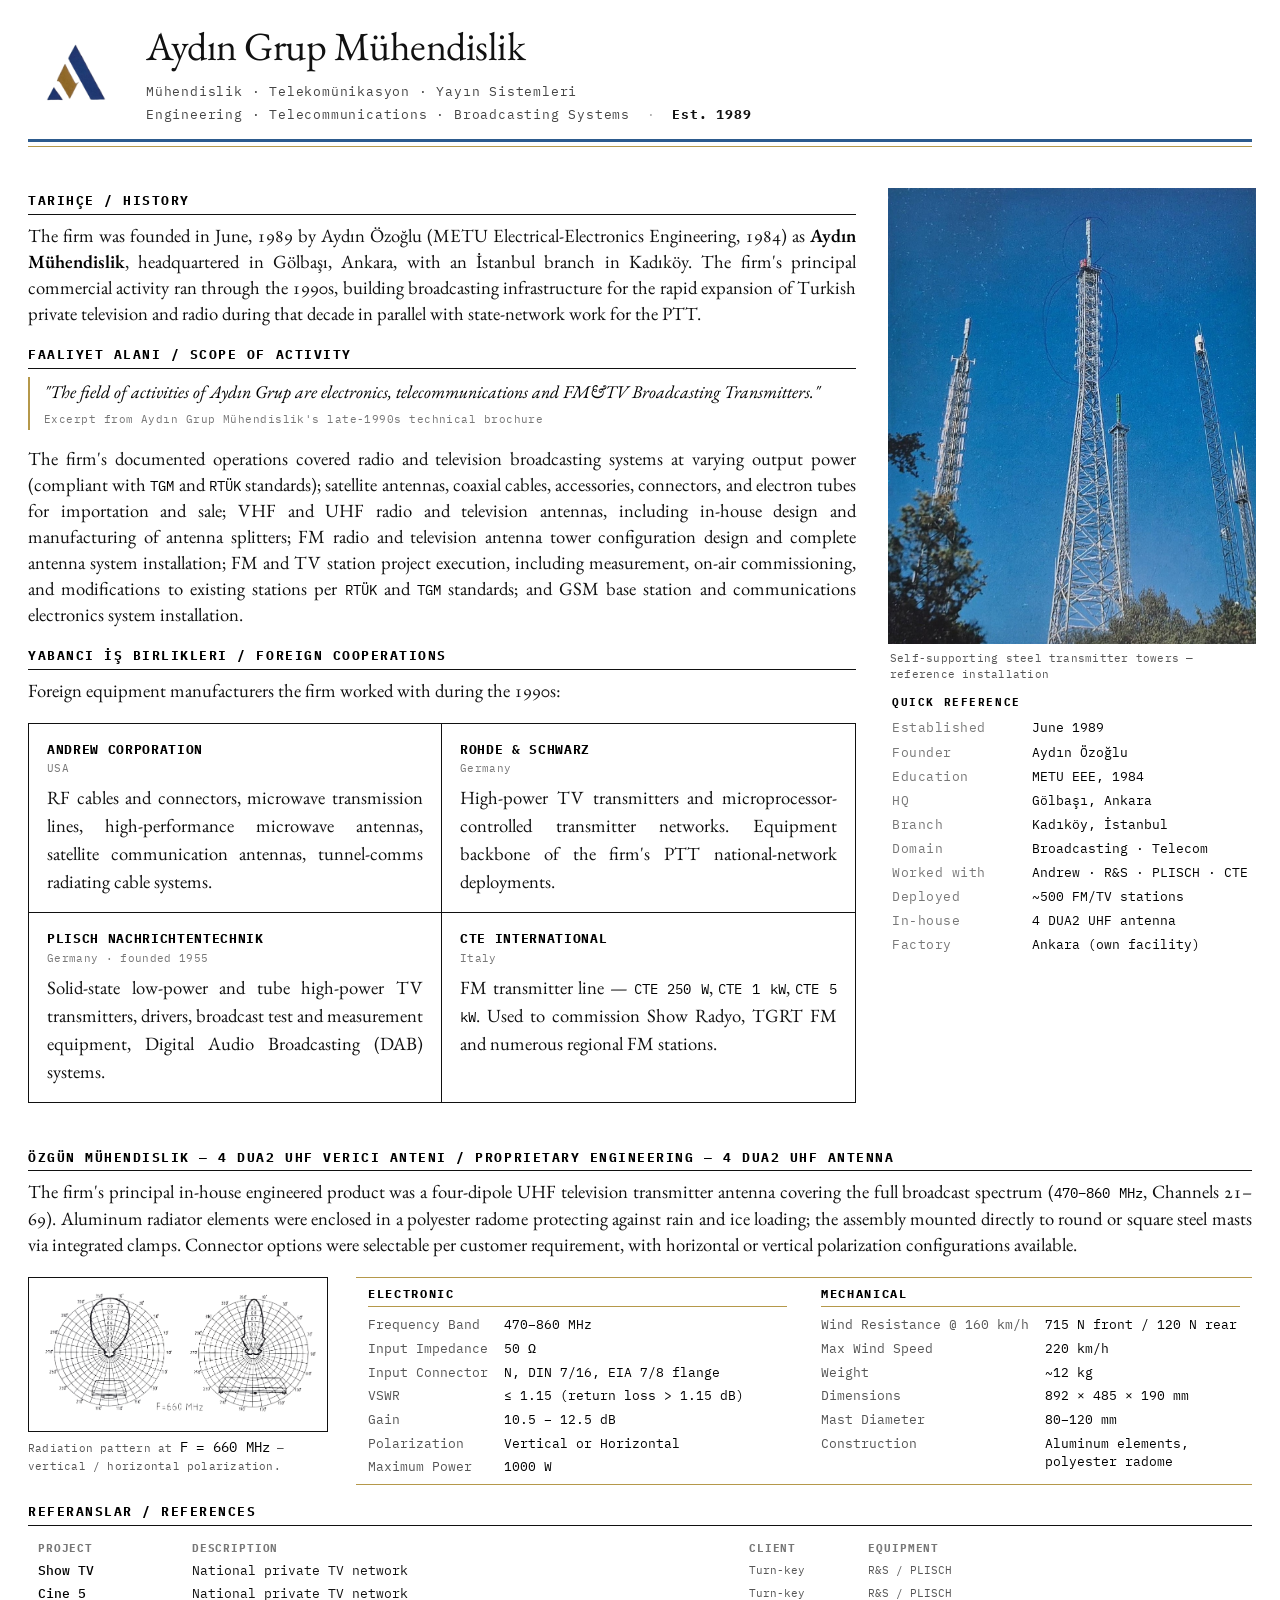
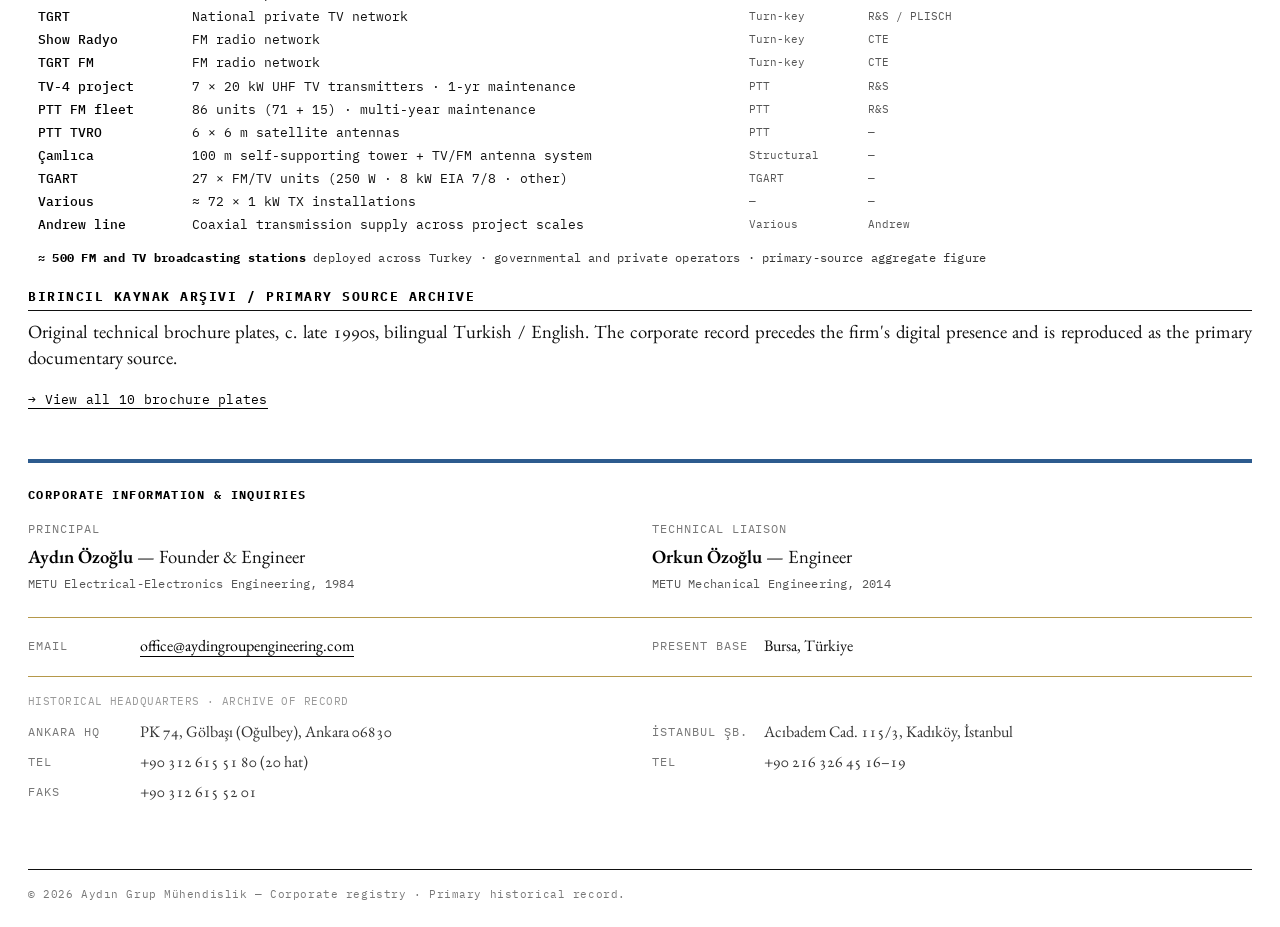
==== commit fd06098a: "perf: trim font @import to used weights only; move archive grid to archive.html, leave a link on mai" ====
--- a/index.html
+++ b/index.html
@@ -150,51 +150,9 @@
             </table>
 
             <h2>Birincil Kaynak Arşivi / Primary Source Archive</h2>
-            <p>Original technical brochure plates, c. late 1990s, bilingual Turkish / English. The corporate record below precedes the firm's digital presence and is reproduced here as the primary documentary source.</p>
-
-        </div>
-
-        <div class="archive-grid">
-            <a class="plate" href="images/signal-2026-05-26-195451.jpeg" target="_blank" rel="noopener">
-                <span class="plate-frame"><img src="images/thumbs/pl-01.jpg" alt="Brochure cover — Aydın Mühendislik wordmark over steel tower" loading="lazy"></span>
-                <span class="plate-caption"><span class="plate-index">Pl. 01</span>Brochure cover — Aydın Mühendislik wordmark over steel tower</span>
-            </a>
-            <a class="plate" href="images/signal-2026-05-26-195408_003.jpeg" target="_blank" rel="noopener">
-                <span class="plate-frame"><img src="images/thumbs/pl-02.jpg" alt="Cover variant — corporate headquarters facade" loading="lazy"></span>
-                <span class="plate-caption"><span class="plate-index">Pl. 02</span>Cover variant — corporate headquarters facade</span>
-            </a>
-            <a class="plate" href="images/signal-2026-05-26-195226.png" target="_blank" rel="noopener">
-                <span class="plate-frame"><img src="images/thumbs/pl-03.jpg" alt="Inside montage — R&S equipment, vacuum tube, tower" loading="lazy"></span>
-                <span class="plate-caption"><span class="plate-index">Pl. 03</span>Inside montage — R&amp;S equipment, vacuum tube, tower</span>
-            </a>
-            <a class="plate" href="images/signal-2026-05-26-195408.jpeg" target="_blank" rel="noopener">
-                <span class="plate-frame"><img src="images/thumbs/pl-04.jpg" alt="Company profile spread — scope statement + R&S systems" loading="lazy"></span>
-                <span class="plate-caption"><span class="plate-index">Pl. 04</span>Company profile spread — scope statement + R&amp;S systems</span>
-            </a>
-            <a class="plate" href="images/signal-2026-05-26-195408_002.jpeg" target="_blank" rel="noopener">
-                <span class="plate-frame"><img src="images/thumbs/pl-05.jpg" alt="Turn-key FM / TV station reference page + project ledger" loading="lazy"></span>
-                <span class="plate-caption"><span class="plate-index">Pl. 05</span>Turn-key FM / TV station reference page + project ledger</span>
-            </a>
-            <a class="plate" href="images/signal-2026-05-26-195408_004.jpeg" target="_blank" rel="noopener">
-                <span class="plate-frame"><img src="images/thumbs/pl-06.jpg" alt="Andrew — cables, microwave, tunnel comms, satellite antennas" loading="lazy"></span>
-                <span class="plate-caption"><span class="plate-index">Pl. 06</span>Andrew — cables, microwave, tunnel comms, satellite antennas</span>
-            </a>
-            <a class="plate" href="images/signal-2026-05-26-195408_005.jpeg" target="_blank" rel="noopener">
-                <span class="plate-frame"><img src="images/thumbs/pl-07.jpg" alt="CTE — 250 W / 1 kW / 5 kW FM transmitters" loading="lazy"></span>
-                <span class="plate-caption"><span class="plate-index">Pl. 07</span>CTE — 250 W / 1 kW / 5 kW FM transmitters</span>
-            </a>
-            <a class="plate" href="images/signal-2026-05-26-195408_006.jpeg" target="_blank" rel="noopener">
-                <span class="plate-frame"><img src="images/thumbs/pl-08.jpg" alt="PLISCH — TV transmitters + corporate address block" loading="lazy"></span>
-                <span class="plate-caption"><span class="plate-index">Pl. 08</span>PLISCH — TV transmitters + corporate address block</span>
-            </a>
-            <a class="plate" href="images/signal-2026-05-26-195408_007.jpeg" target="_blank" rel="noopener">
-                <span class="plate-frame"><img src="images/thumbs/pl-09.jpg" alt="4 DUA2 UHF antenna — description and field photo" loading="lazy"></span>
-                <span class="plate-caption"><span class="plate-index">Pl. 09</span>4 DUA2 UHF antenna — description and field photo</span>
-            </a>
-            <a class="plate" href="images/signal-2026-05-26-195408_008.jpeg" target="_blank" rel="noopener">
-                <span class="plate-frame"><img src="images/thumbs/pl-10.jpg" alt="4 DUA2 specification sheet + polar pattern" loading="lazy"></span>
-                <span class="plate-caption"><span class="plate-index">Pl. 10</span>4 DUA2 specification sheet + polar pattern</span>
-            </a>
+            <p>Original technical brochure plates, c. late 1990s, bilingual Turkish / English. The corporate record precedes the firm's digital presence and is reproduced as the primary documentary source.</p>
+            <p class="archive-link"><a href="archive.html">→ View all 10 brochure plates</a></p>
+
         </div>
 
         <section class="contact-block">
--- a/styles.css
+++ b/styles.css
@@ -1,4 +1,8 @@
-@import url('https://fonts.googleapis.com/css2?family=EB+Garamond:ital,wght@0,400;0,500;0,600;1,400;1,500&family=IBM+Plex+Mono:wght@400;500;600;700&display=swap');
+/* Font import — only weights actually used in styles.css.
+   Garamond: 400 body, 600 <strong>/h3/.role-name, italic 400 .scope-quote.
+   Plex Mono: 400 default, 500 ledger first column, 700 headers/labels.
+   &display=swap = render fallback immediately, swap to webfont when ready. */
+@import url('https://fonts.googleapis.com/css2?family=EB+Garamond:ital,wght@0,400;0,600;1,400&family=IBM+Plex+Mono:wght@400;500;700&display=swap');
 
 :root {
     --measure: 1280px;
@@ -322,7 +326,15 @@
 }
 .ref-ledger tfoot strong { font-weight: 700; color: #000; }
 
-/* Archive plate grid */
+/* Archive link — when grid is moved to archive.html */
+.archive-link {
+    font-family: var(--mono);
+    font-size: 10pt;
+    margin: 14px 0 8px;
+    letter-spacing: 0.02em;
+}
+
+/* Archive plate grid (used on archive.html; was on index.html until split) */
 .archive-grid {
     display: grid;
     grid-template-columns: repeat(5, 1fr);
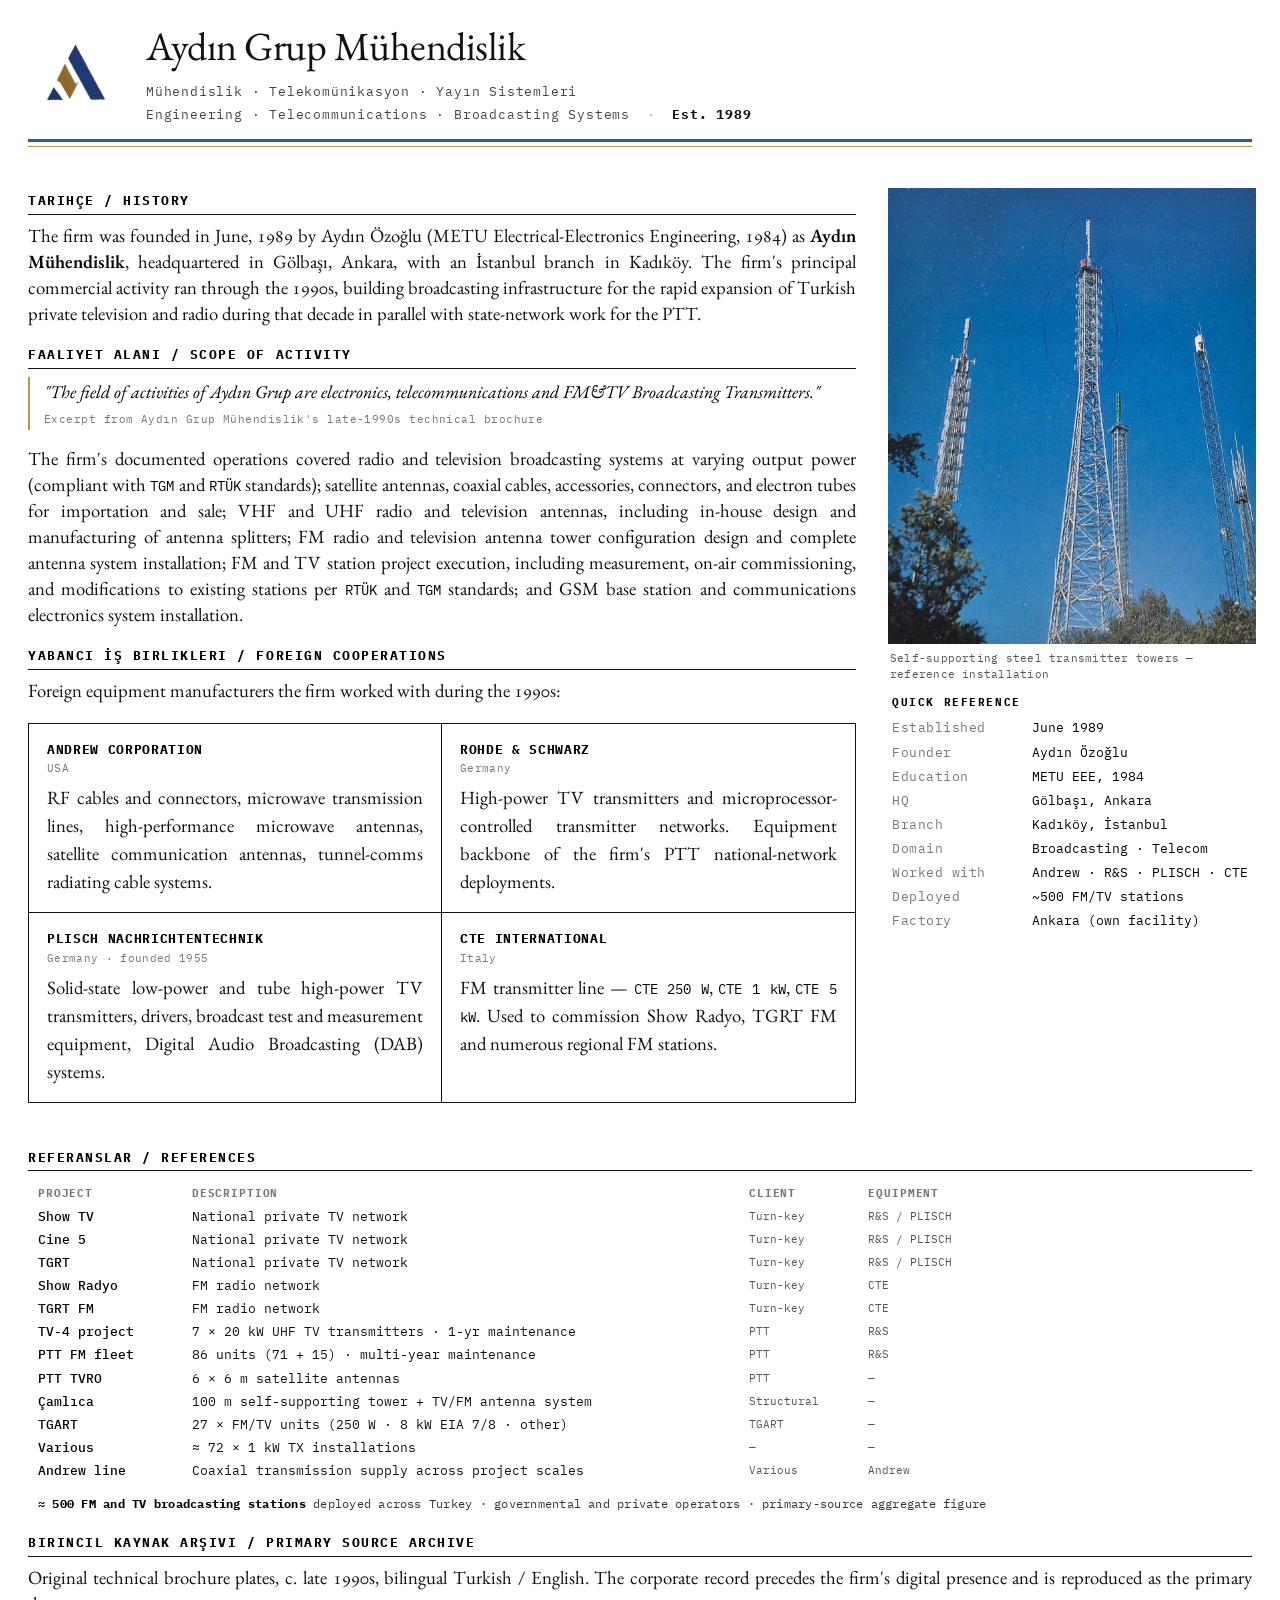
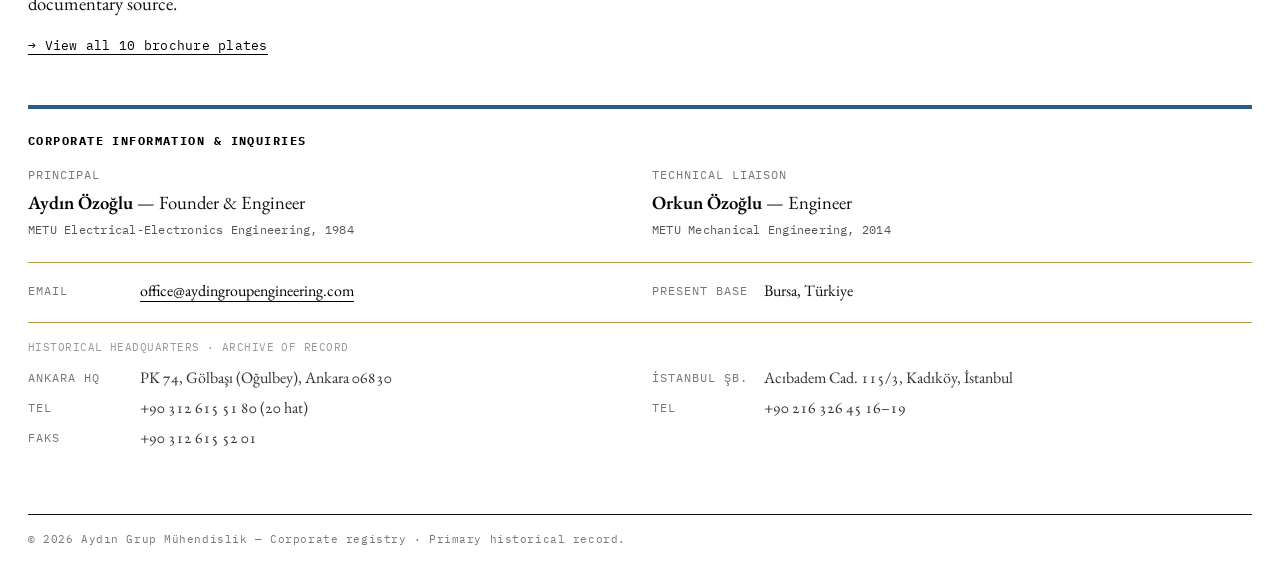
==== commit 987d3373: "remove Proprietary Engineering (4 DUA2) section; drop matching In-house QR row. Revert with: git rev" ====
--- a/index.html
+++ b/index.html
@@ -80,7 +80,6 @@
                     <div class="qr-row"><span class="qr-k">Domain</span><span class="qr-v">Broadcasting · Telecom</span></div>
                     <div class="qr-row"><span class="qr-k">Worked with</span><span class="qr-v">Andrew · R&amp;S · PLISCH · CTE</span></div>
                     <div class="qr-row"><span class="qr-k">Deployed</span><span class="qr-v">~500 FM/TV stations</span></div>
-                    <div class="qr-row"><span class="qr-k">In-house</span><span class="qr-v">4 DUA2 UHF antenna</span></div>
                     <div class="qr-row"><span class="qr-k">Factory</span><span class="qr-v">Ankara (own facility)</span></div>
                 </dl>
             </div>
@@ -89,41 +88,6 @@
 
     <div class="article-full">
         <div class="markdown-content">
-
-            <h2>Özgün Mühendislik — 4 DUA2 UHF Verici Anteni / Proprietary Engineering — 4 DUA2 UHF Antenna</h2>
-            <p>The firm's principal in-house engineered product was a four-dipole UHF television transmitter antenna covering the full broadcast spectrum (<code>470–860 MHz</code>, Channels 21–69). Aluminum radiator elements were enclosed in a polyester radome protecting against rain and ice loading; the assembly mounted directly to round or square steel masts via integrated clamps. Connector options were selectable per customer requirement, with horizontal or vertical polarization configurations available.</p>
-
-            <div class="spec-with-figure">
-                <figure class="spec-figure">
-                    <img src="images/dipole.png" alt="4 DUA2 radiation pattern at F = 660 MHz, vertical (DİKEY) and horizontal (YATAY) polarization">
-                    <figcaption>Radiation pattern at <code>F = 660 MHz</code> — vertical / horizontal polarization.</figcaption>
-                </figure>
-                <div class="spec-block spec-block--two-col">
-                    <div class="spec-group">
-                        <h3 class="spec-heading">Electronic</h3>
-                        <div class="spec-grid">
-                            <div class="spec-key">Frequency Band</div><div class="spec-val">470–860 MHz</div>
-                            <div class="spec-key">Input Impedance</div><div class="spec-val">50 Ω</div>
-                            <div class="spec-key">Input Connector</div><div class="spec-val">N, DIN 7/16, EIA 7/8 flange</div>
-                            <div class="spec-key">VSWR</div><div class="spec-val">≤ 1.15 (return loss &gt; 1.15 dB)</div>
-                            <div class="spec-key">Gain</div><div class="spec-val">10.5 – 12.5 dB</div>
-                            <div class="spec-key">Polarization</div><div class="spec-val">Vertical or Horizontal</div>
-                            <div class="spec-key">Maximum Power</div><div class="spec-val">1000 W</div>
-                        </div>
-                    </div>
-                    <div class="spec-group">
-                        <h3 class="spec-heading">Mechanical</h3>
-                        <div class="spec-grid">
-                            <div class="spec-key">Wind Resistance @ 160 km/h</div><div class="spec-val">715 N front / 120 N rear</div>
-                            <div class="spec-key">Max Wind Speed</div><div class="spec-val">220 km/h</div>
-                            <div class="spec-key">Weight</div><div class="spec-val">~12 kg</div>
-                            <div class="spec-key">Dimensions</div><div class="spec-val">892 × 485 × 190 mm</div>
-                            <div class="spec-key">Mast Diameter</div><div class="spec-val">80–120 mm</div>
-                            <div class="spec-key">Construction</div><div class="spec-val">Aluminum elements, polyester radome</div>
-                        </div>
-                    </div>
-                </div>
-            </div>
 
             <h2>Referanslar / References</h2>
             <table class="ref-ledger">
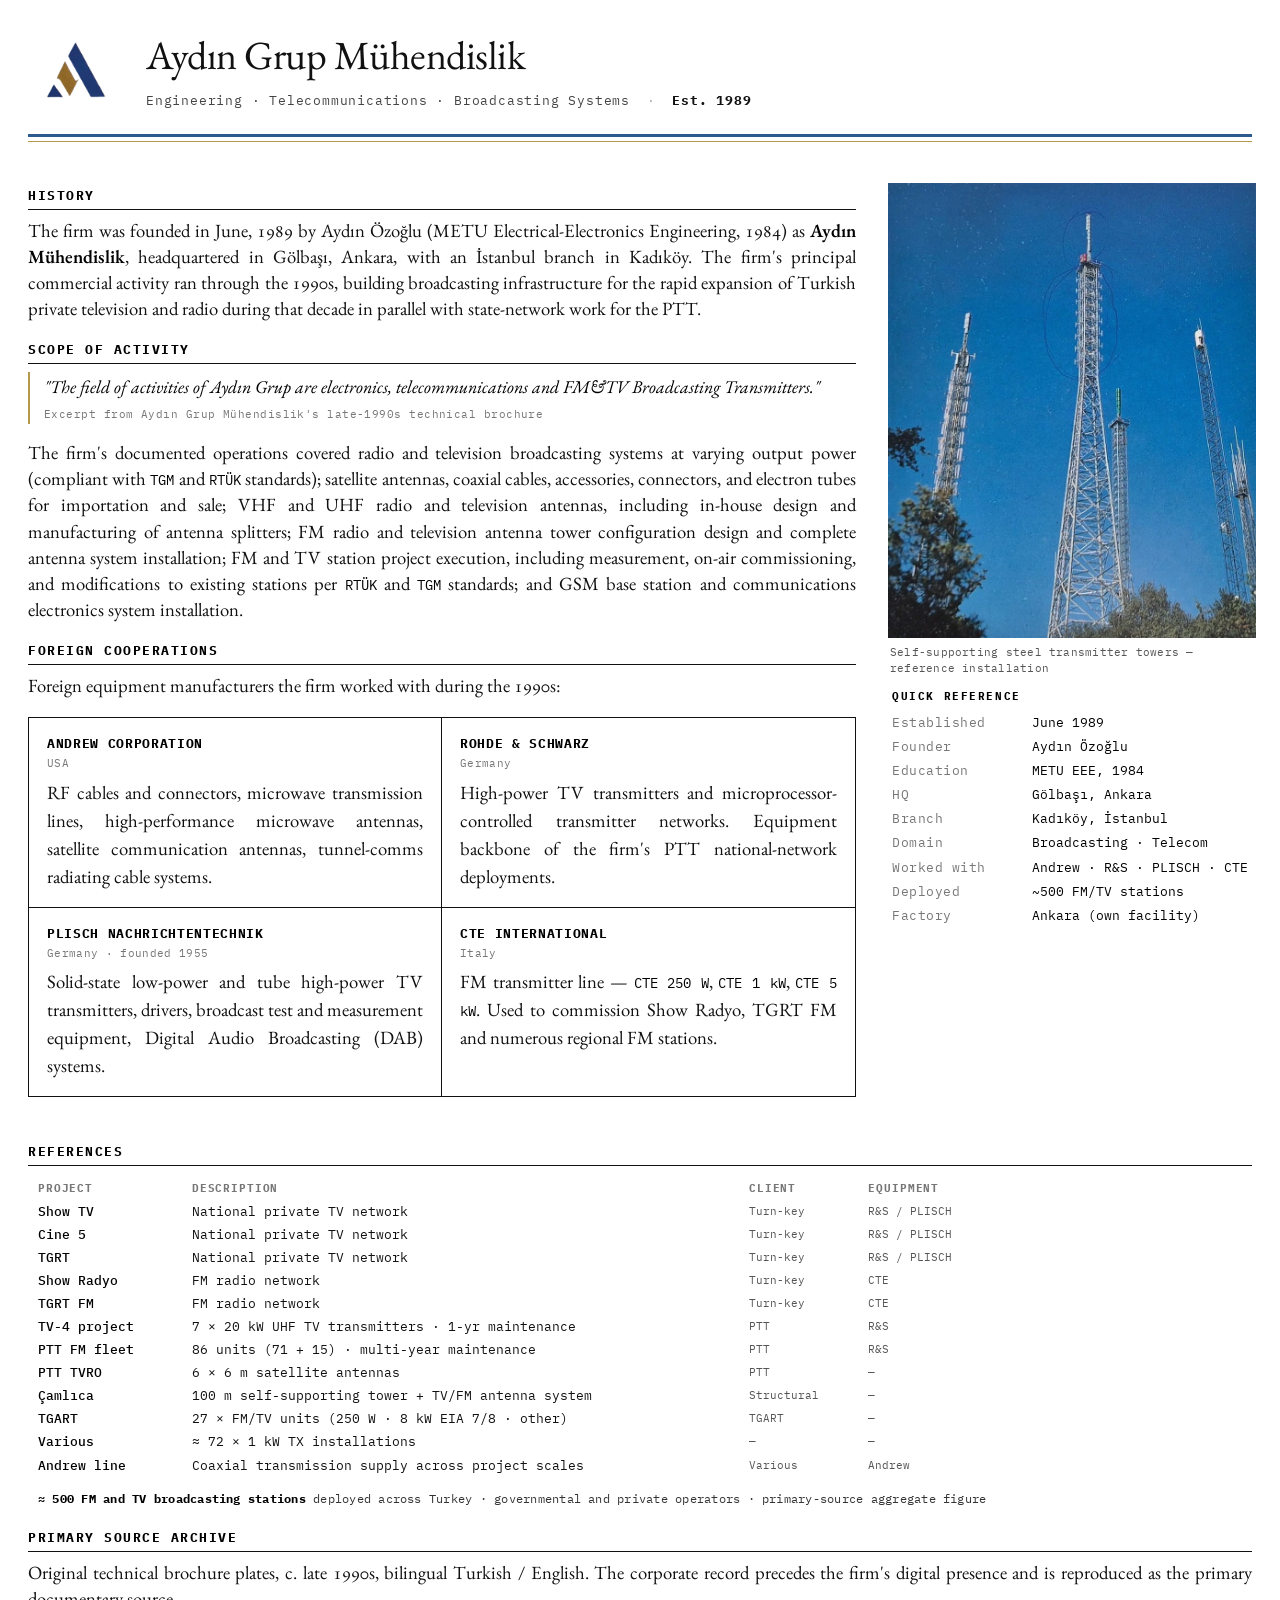
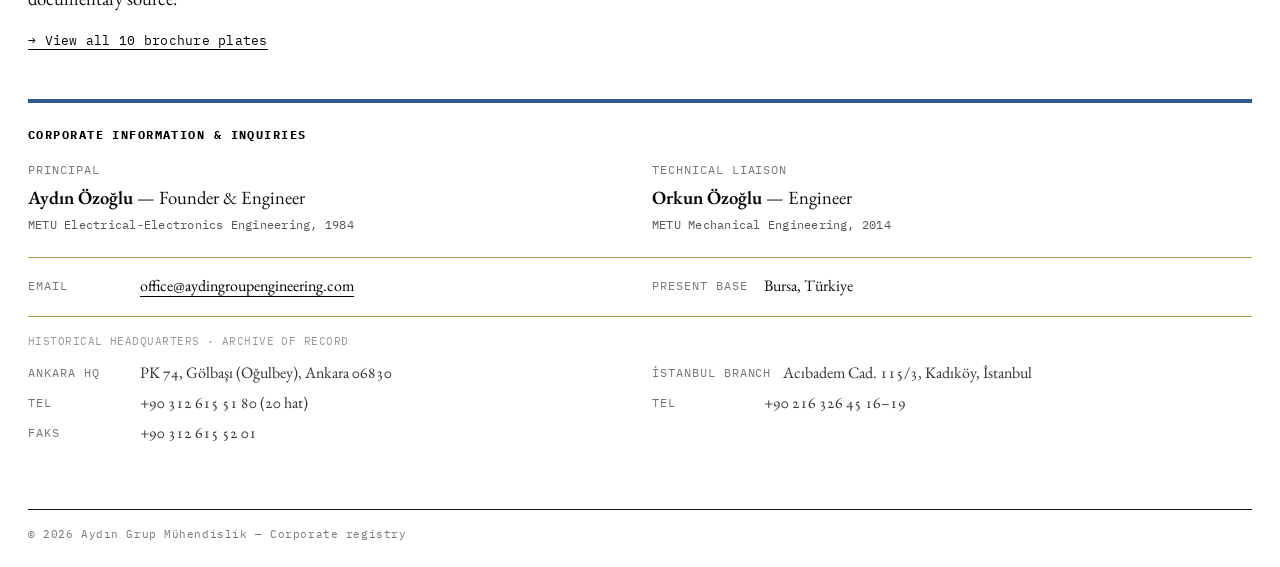
==== commit 7cedf024: "favicon: add 32px and hand-tuned 16px versions cropped from logo; drop Turkish from page chrome (sec" ====
--- a/index.html
+++ b/index.html
@@ -5,6 +5,8 @@
     <meta name="viewport" content="width=device-width, initial-scale=1.0">
     <title>Aydın Grup Mühendislik</title>
     <meta name="description" content="Corporate registry of Aydın Grup Mühendislik — Turkish engineering, telecommunications, and broadcasting infrastructure firm, principally active through the 1990s.">
+    <link rel="icon" type="image/png" sizes="16x16" href="favicon-16.png">
+    <link rel="icon" type="image/png" sizes="32x32" href="favicon.png">
     <link rel="stylesheet" href="styles.css">
 </head>
 <body>
@@ -14,7 +16,6 @@
         <div class="header-text">
             <h1>Aydın Grup Mühendislik</h1>
             <div class="subtitle">
-                Mühendislik · Telekomünikasyon · Yayın Sistemleri<br>
                 Engineering · Telecommunications · Broadcasting Systems
                 <span class="sep">·</span>
                 <span class="est">Est. 1989</span>
@@ -26,17 +27,17 @@
         <div class="article-main">
             <div class="markdown-content">
 
-                <h2>Tarihçe / History</h2>
+                <h2>History</h2>
                 <p>The firm was founded in June, 1989 by Aydın Özoğlu (METU Electrical-Electronics Engineering, 1984) as <strong>Aydın Mühendislik</strong>, headquartered in Gölbaşı, Ankara, with an İstanbul branch in Kadıköy. The firm's principal commercial activity ran through the 1990s, building broadcasting infrastructure for the rapid expansion of Turkish private television and radio during that decade in parallel with state-network work for the PTT.</p>
 
-                <h2>Faaliyet Alanı / Scope of Activity</h2>
+                <h2>Scope of Activity</h2>
                 <blockquote class="scope-quote">
                 "The field of activities of Aydın Grup are electronics, telecommunications and FM&amp;TV Broadcasting Transmitters."
                 <cite>Excerpt from Aydın Grup Mühendislik's late-1990s technical brochure</cite>
                 </blockquote>
                 <p>The firm's documented operations covered radio and television broadcasting systems at varying output power (compliant with <code>TGM</code> and <code>RTÜK</code> standards); satellite antennas, coaxial cables, accessories, connectors, and electron tubes for importation and sale; VHF and UHF radio and television antennas, including in-house design and manufacturing of antenna splitters; FM radio and television antenna tower configuration design and complete antenna system installation; FM and TV station project execution, including measurement, on-air commissioning, and modifications to existing stations per <code>RTÜK</code> and <code>TGM</code> standards; and GSM base station and communications electronics system installation.</p>
 
-                <h2>Yabancı İş Birlikleri / Foreign Cooperations</h2>
+                <h2>Foreign Cooperations</h2>
                 <p>Foreign equipment manufacturers the firm worked with during the 1990s:</p>
                 <div class="grid-distributors">
                     <div class="dist-item">
@@ -89,7 +90,7 @@
     <div class="article-full">
         <div class="markdown-content">
 
-            <h2>Referanslar / References</h2>
+            <h2>References</h2>
             <table class="ref-ledger">
                 <thead>
                     <tr><th>Project</th><th>Description</th><th>Client</th><th>Equipment</th></tr>
@@ -113,7 +114,7 @@
                 </tfoot>
             </table>
 
-            <h2>Birincil Kaynak Arşivi / Primary Source Archive</h2>
+            <h2>Primary Source Archive</h2>
             <p>Original technical brochure plates, c. late 1990s, bilingual Turkish / English. The corporate record precedes the firm's digital presence and is reproduced as the primary documentary source.</p>
             <p class="archive-link"><a href="archive.html">→ View all 10 brochure plates</a></p>
 
@@ -149,7 +150,7 @@
                         <div class="row"><span class="k">Faks</span><span>+90 312 615 52 01</span></div>
                     </div>
                     <div class="archive-col">
-                        <div class="row"><span class="k">İstanbul Şb.</span><span>Acıbadem Cad. 115/3, Kadıköy, İstanbul</span></div>
+                        <div class="row"><span class="k">İstanbul Branch</span><span>Acıbadem Cad. 115/3, Kadıköy, İstanbul</span></div>
                         <div class="row"><span class="k">Tel</span><span>+90 216 326 45 16–19</span></div>
                     </div>
                 </div>
@@ -157,7 +158,7 @@
         </section>
 
         <footer>
-            <div class="footer-line">&copy; 2026 Aydın Grup Mühendislik — Corporate registry · Primary historical record.</div>
+            <div class="footer-line">&copy; 2026 Aydın Grup Mühendislik — Corporate registry</div>
         </footer>
 
     </div>
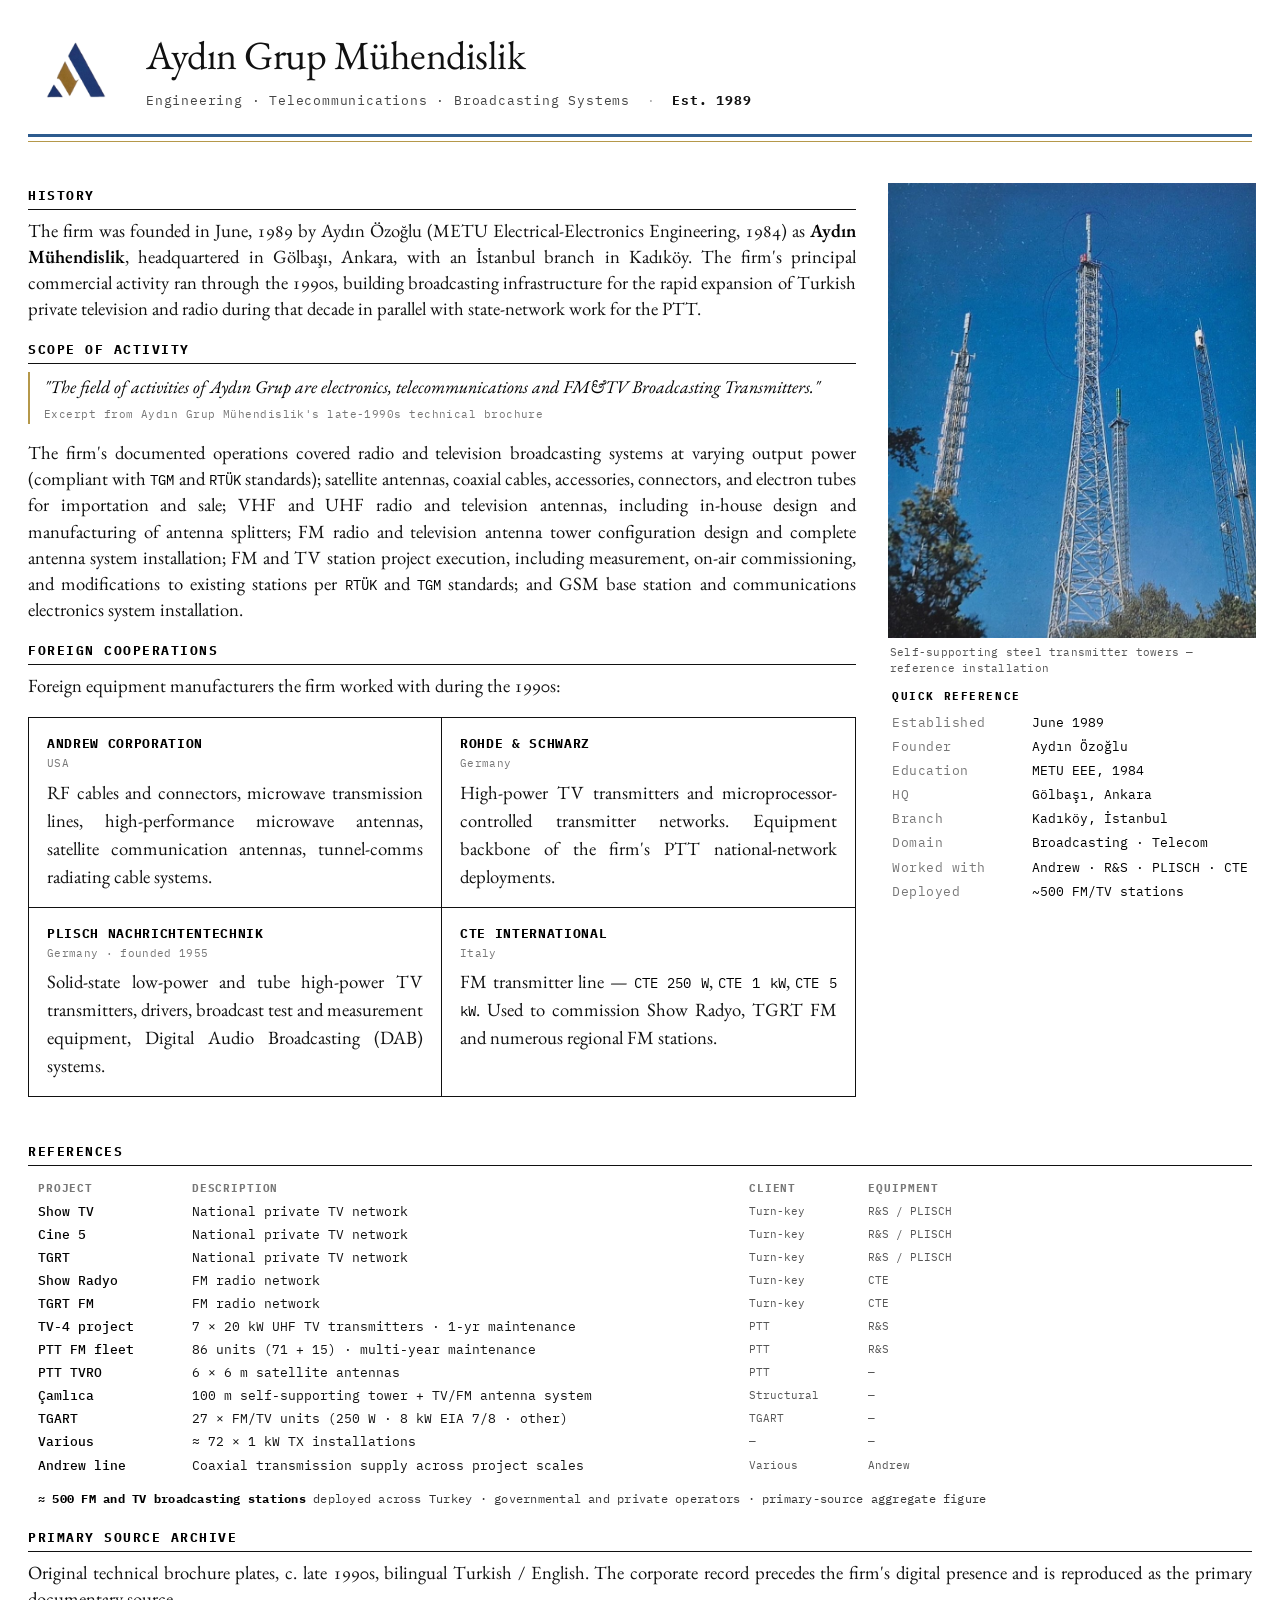
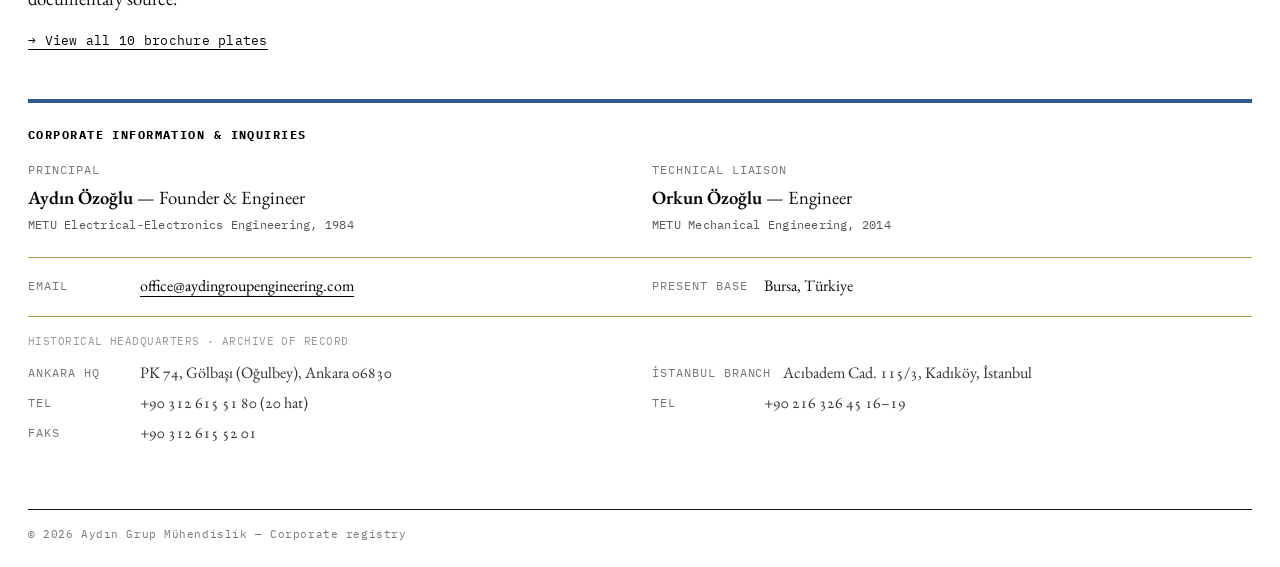
==== commit d48ced9a: "mobile: move QR card above article body via flex order; drop Factory QR row" ====
--- a/index.html
+++ b/index.html
@@ -7,7 +7,7 @@
     <meta name="description" content="Corporate registry of Aydın Grup Mühendislik — Turkish engineering, telecommunications, and broadcasting infrastructure firm, principally active through the 1990s.">
     <link rel="icon" type="image/png" sizes="16x16" href="favicon-16.png">
     <link rel="icon" type="image/png" sizes="32x32" href="favicon.png">
-    <link rel="stylesheet" href="styles.css">
+    <link rel="stylesheet" href="styles.css?v=mobile4">
 </head>
 <body>
 
@@ -81,7 +81,6 @@
                     <div class="qr-row"><span class="qr-k">Domain</span><span class="qr-v">Broadcasting · Telecom</span></div>
                     <div class="qr-row"><span class="qr-k">Worked with</span><span class="qr-v">Andrew · R&amp;S · PLISCH · CTE</span></div>
                     <div class="qr-row"><span class="qr-k">Deployed</span><span class="qr-v">~500 FM/TV stations</span></div>
-                    <div class="qr-row"><span class="qr-k">Factory</span><span class="qr-v">Ankara (own facility)</span></div>
                 </dl>
             </div>
         </aside>
@@ -91,6 +90,7 @@
         <div class="markdown-content">
 
             <h2>References</h2>
+            <div class="ref-ledger-wrap">
             <table class="ref-ledger">
                 <thead>
                     <tr><th>Project</th><th>Description</th><th>Client</th><th>Equipment</th></tr>
@@ -113,6 +113,7 @@
                     <tr><td colspan="4"><strong>≈ 500 FM and TV broadcasting stations</strong> deployed across Turkey · governmental and private operators · primary-source aggregate figure</td></tr>
                 </tfoot>
             </table>
+            </div>
 
             <h2>Primary Source Archive</h2>
             <p>Original technical brochure plates, c. late 1990s, bilingual Turkish / English. The corporate record precedes the firm's digital presence and is reproduced as the primary documentary source.</p>
--- a/styles.css
+++ b/styles.css
@@ -15,6 +15,7 @@
 }
 
 *, *::before, *::after { box-sizing: border-box; }
+
 
 body {
     font-family: var(--serif);
@@ -484,7 +485,17 @@
 
 @media (max-width: 820px) {
     body { padding: 28px 22px; }
-    .article-cols { grid-template-columns: 1fr; gap: 24px; }
+    p { text-align: left; hyphens: auto; -webkit-hyphens: auto; }
+    h1 { font-size: 22pt; }
+    header { grid-template-columns: 56px 1fr; gap: 14px; }
+    .corp-mark { width: 56px; height: 56px; }
+    .subtitle { line-height: 1.5; }
+    .article-cols {
+        display: flex;
+        flex-direction: column;
+        gap: 24px;
+    }
+    .article-aside { order: -1; }
     .quick-ref { position: static; }
     .grid-distributors { grid-template-columns: 1fr; }
     .dist-item { border-right: none !important; }
@@ -495,4 +506,85 @@
     .contact-2col, .archive-2col { grid-template-columns: 1fr; }
     .spec-block--two-col { grid-template-columns: 1fr; }
     .spec-with-figure { grid-template-columns: 1fr; gap: 18px; }
-}
+
+    /* Kule tower (magnum opus): cap width and center on mobile so it stays
+       a deliberate photograph instead of stretching to full card width. */
+    .qr-figure {
+        max-width: 240px;
+        margin: 0 auto 16px;
+    }
+    .qr-figure figcaption { text-align: center; }
+
+    /* References ledger on mobile: reflow each row as a stacked block.
+       Row layout:
+         line 1: project name (bold, left)   ·   client (small, right)
+         line 2: description                  (full width)
+         line 3: equipment                    (small, full width)
+       Hairline between rows. No horizontal scroll. */
+    .ref-ledger-wrap { overflow: visible; margin: 10px 0; padding: 0; }
+    .ref-ledger,
+    .ref-ledger thead,
+    .ref-ledger tbody,
+    .ref-ledger tfoot,
+    .ref-ledger tr,
+    .ref-ledger td,
+    .ref-ledger th { display: block; width: auto; }
+    .ref-ledger thead { display: none; }
+    .ref-ledger tbody tr {
+        display: grid;
+        grid-template-columns: 1fr auto;
+        column-gap: 12px;
+        padding: 8px 0;
+        border-top: 1px solid #ddd;
+    }
+    .ref-ledger tbody tr:first-child { border-top: none; }
+    .ref-ledger tbody td {
+        padding: 0;
+        white-space: normal;
+    }
+    .ref-ledger tbody td:nth-child(1) {
+        grid-column: 1; grid-row: 1;
+        font-weight: 700; color: #000; font-size: 9.5pt;
+    }
+    .ref-ledger tbody td:nth-child(3) {
+        grid-column: 2; grid-row: 1;
+        text-align: right; font-size: 8.5pt; color: #555;
+    }
+    .ref-ledger tbody td:nth-child(2) {
+        grid-column: 1 / -1; grid-row: 2;
+        font-size: 9pt; margin-top: 3px;
+    }
+    .ref-ledger tbody td:nth-child(4) {
+        grid-column: 1 / -1; grid-row: 3;
+        font-size: 8.5pt; color: #555; margin-top: 2px;
+    }
+    .ref-ledger tfoot tr {
+        border-top: 1px solid #111;
+        margin-top: 14px;
+        padding-top: 10px;
+        display: block;
+    }
+    .ref-ledger tfoot td {
+        text-align: left;
+        padding: 0;
+        white-space: normal;
+        font-size: 9pt;
+        line-height: 1.5;
+    }
+
+    /* QR card: shrink label column and let long values wrap to next line
+       instead of ellipsis-clipping. */
+    .quick-ref .qr-row {
+        grid-template-columns: 90px 1fr;
+    }
+    .quick-ref .qr-k,
+    .quick-ref .qr-v {
+        white-space: normal;
+        overflow: visible;
+        text-overflow: clip;
+    }
+
+    /* Archive grid (on archive.html) captions: lift to 9pt so they're
+       comfortably readable beside the larger thumbs on mobile. */
+    .plate-caption { font-size: 9pt; }
+}
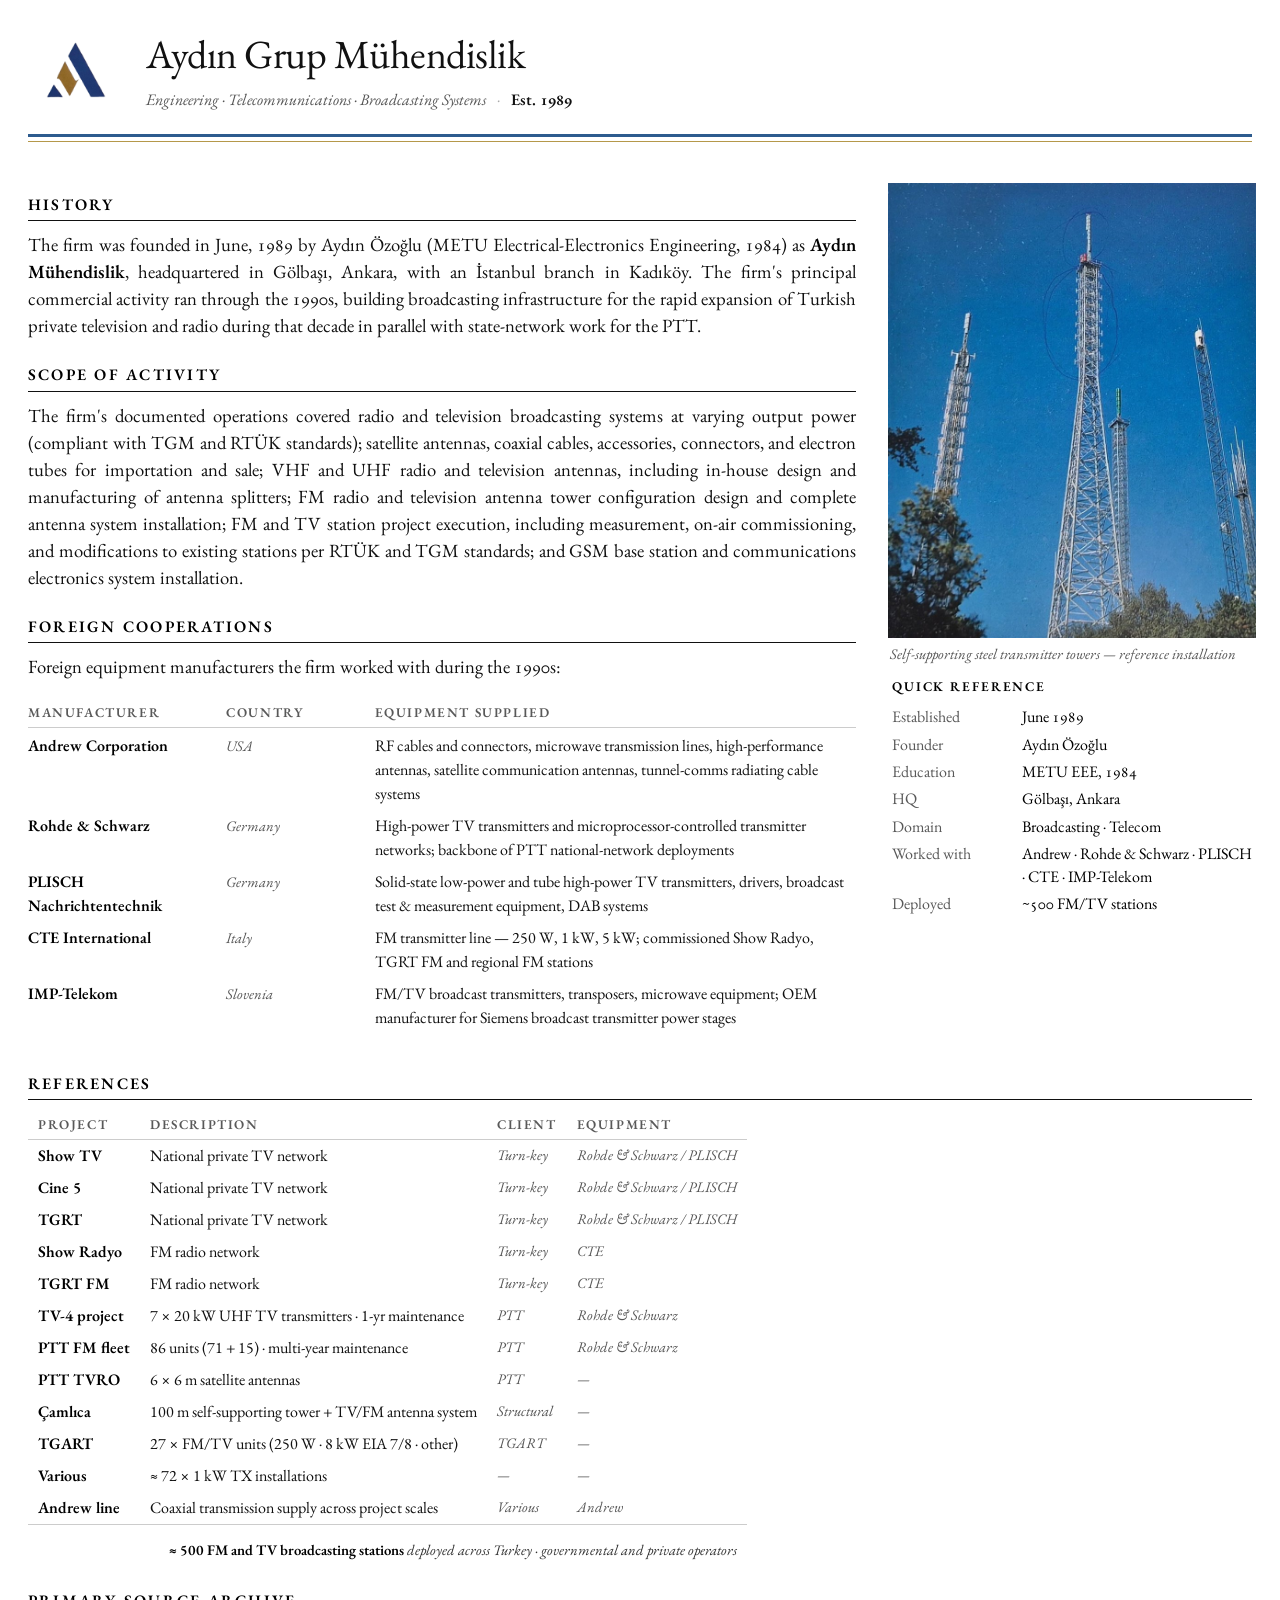
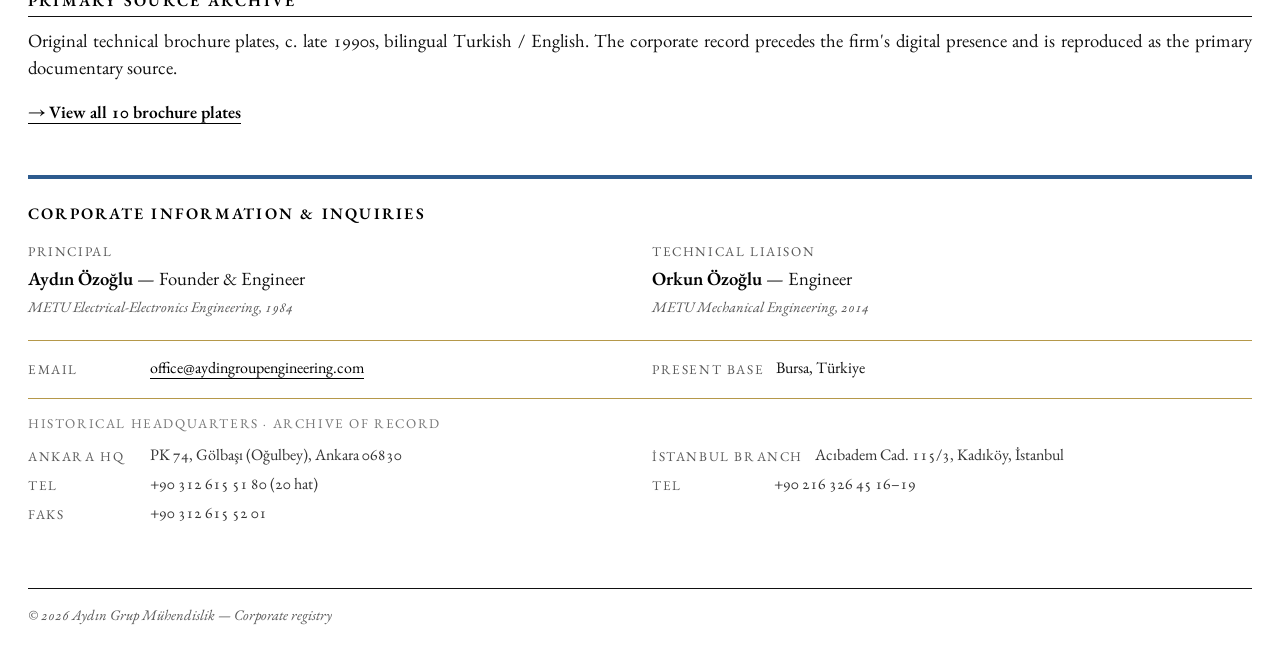
==== commit 12eb9739: "final polish: typography to Garamond-only, mobile header tightening, a11y and content fixes" ====
--- a/index.html
+++ b/index.html
@@ -7,22 +7,24 @@
     <meta name="description" content="Corporate registry of Aydın Grup Mühendislik — Turkish engineering, telecommunications, and broadcasting infrastructure firm, principally active through the 1990s.">
     <link rel="icon" type="image/png" sizes="16x16" href="favicon-16.png">
     <link rel="icon" type="image/png" sizes="32x32" href="favicon.png">
-    <link rel="stylesheet" href="styles.css?v=mobile4">
+    <link rel="preconnect" href="https://fonts.gstatic.com" crossorigin>
+    <link rel="stylesheet" href="styles.css?v=a11y3">
 </head>
 <body>
 
     <header>
-        <div class="corp-mark"><img src="images/logo.png" alt="Aydın Grup Mühendislik"></div>
+        <div class="corp-mark"><img src="images/logo.png" alt="Aydın Grup Mühendislik" width="492" height="444"></div>
         <div class="header-text">
             <h1>Aydın Grup Mühendislik</h1>
             <div class="subtitle">
                 Engineering · Telecommunications · Broadcasting Systems
                 <span class="sep">·</span>
-                <span class="est">Est. 1989</span>
+                <span class="est">Est.&nbsp;1989</span>
             </div>
         </div>
     </header>
 
+    <main>
     <div class="article-cols">
         <div class="article-main">
             <div class="markdown-content">
@@ -31,34 +33,40 @@
                 <p>The firm was founded in June, 1989 by Aydın Özoğlu (METU Electrical-Electronics Engineering, 1984) as <strong>Aydın Mühendislik</strong>, headquartered in Gölbaşı, Ankara, with an İstanbul branch in Kadıköy. The firm's principal commercial activity ran through the 1990s, building broadcasting infrastructure for the rapid expansion of Turkish private television and radio during that decade in parallel with state-network work for the PTT.</p>
 
                 <h2>Scope of Activity</h2>
-                <blockquote class="scope-quote">
-                "The field of activities of Aydın Grup are electronics, telecommunications and FM&amp;TV Broadcasting Transmitters."
-                <cite>Excerpt from Aydın Grup Mühendislik's late-1990s technical brochure</cite>
-                </blockquote>
                 <p>The firm's documented operations covered radio and television broadcasting systems at varying output power (compliant with <code>TGM</code> and <code>RTÜK</code> standards); satellite antennas, coaxial cables, accessories, connectors, and electron tubes for importation and sale; VHF and UHF radio and television antennas, including in-house design and manufacturing of antenna splitters; FM radio and television antenna tower configuration design and complete antenna system installation; FM and TV station project execution, including measurement, on-air commissioning, and modifications to existing stations per <code>RTÜK</code> and <code>TGM</code> standards; and GSM base station and communications electronics system installation.</p>
 
                 <h2>Foreign Cooperations</h2>
                 <p>Foreign equipment manufacturers the firm worked with during the 1990s:</p>
-                <div class="grid-distributors">
-                    <div class="dist-item">
-                        <strong>ANDREW CORPORATION</strong>
-                        <span class="dist-country">USA</span>
-                        <p>RF cables and connectors, microwave transmission lines, high-performance microwave antennas, satellite communication antennas, tunnel-comms radiating cable systems.</p>
+                <div class="partners-ledger">
+                    <div class="partners-head">
+                        <span>Manufacturer</span>
+                        <span>Country</span>
+                        <span>Equipment supplied</span>
                     </div>
-                    <div class="dist-item">
-                        <strong>ROHDE &amp; SCHWARZ</strong>
-                        <span class="dist-country">Germany</span>
-                        <p>High-power TV transmitters and microprocessor-controlled transmitter networks. Equipment backbone of the firm's PTT national-network deployments.</p>
+                    <div class="partners-row">
+                        <span class="p-mfr">Andrew Corporation</span>
+                        <span class="p-country">USA</span>
+                        <span class="p-eq">RF cables and connectors, microwave transmission lines, high-performance antennas, satellite communication antennas, tunnel-comms radiating cable systems</span>
                     </div>
-                    <div class="dist-item">
-                        <strong>PLISCH NACHRICHTENTECHNIK</strong>
-                        <span class="dist-country">Germany · founded 1955</span>
-                        <p>Solid-state low-power and tube high-power TV transmitters, drivers, broadcast test and measurement equipment, Digital Audio Broadcasting (DAB) systems.</p>
+                    <div class="partners-row">
+                        <span class="p-mfr">Rohde &amp; Schwarz</span>
+                        <span class="p-country">Germany</span>
+                        <span class="p-eq">High-power TV transmitters and microprocessor-controlled transmitter networks; backbone of PTT national-network deployments</span>
                     </div>
-                    <div class="dist-item">
-                        <strong>CTE INTERNATIONAL</strong>
-                        <span class="dist-country">Italy</span>
-                        <p>FM transmitter line — <code>CTE 250 W</code>, <code>CTE 1 kW</code>, <code>CTE 5 kW</code>. Used to commission Show Radyo, TGRT FM and numerous regional FM stations.</p>
+                    <div class="partners-row">
+                        <span class="p-mfr">PLISCH Nachrichtentechnik</span>
+                        <span class="p-country">Germany</span>
+                        <span class="p-eq">Solid-state low-power and tube high-power TV transmitters, drivers, broadcast test &amp; measurement equipment, DAB systems</span>
+                    </div>
+                    <div class="partners-row">
+                        <span class="p-mfr">CTE International</span>
+                        <span class="p-country">Italy</span>
+                        <span class="p-eq">FM transmitter line — <code>250 W</code>, <code>1 kW</code>, <code>5 kW</code>; commissioned Show Radyo, TGRT FM and regional FM stations</span>
+                    </div>
+                    <div class="partners-row">
+                        <span class="p-mfr">IMP-Telekom</span>
+                        <span class="p-country">Slovenia</span>
+                        <span class="p-eq">FM/TV broadcast transmitters, transposers, microwave equipment; OEM manufacturer for Siemens broadcast transmitter power stages</span>
                     </div>
                 </div>
 
@@ -68,19 +76,18 @@
         <aside class="article-aside">
             <div class="quick-ref">
                 <figure class="qr-figure">
-                    <img src="images/kule.jpg" alt="Self-supporting steel transmitter towers — reference installation" loading="lazy">
+                    <img src="images/kule.jpg" alt="Self-supporting steel transmitter towers — reference installation" width="800" height="990" loading="lazy">
                     <figcaption>Self-supporting steel transmitter towers — reference installation</figcaption>
                 </figure>
                 <div class="quick-ref-heading">Quick Reference</div>
                 <dl>
-                    <div class="qr-row"><span class="qr-k">Established</span><span class="qr-v">June 1989</span></div>
-                    <div class="qr-row"><span class="qr-k">Founder</span><span class="qr-v">Aydın Özoğlu</span></div>
-                    <div class="qr-row"><span class="qr-k">Education</span><span class="qr-v">METU EEE, 1984</span></div>
-                    <div class="qr-row"><span class="qr-k">HQ</span><span class="qr-v">Gölbaşı, Ankara</span></div>
-                    <div class="qr-row"><span class="qr-k">Branch</span><span class="qr-v">Kadıköy, İstanbul</span></div>
-                    <div class="qr-row"><span class="qr-k">Domain</span><span class="qr-v">Broadcasting · Telecom</span></div>
-                    <div class="qr-row"><span class="qr-k">Worked with</span><span class="qr-v">Andrew · R&amp;S · PLISCH · CTE</span></div>
-                    <div class="qr-row"><span class="qr-k">Deployed</span><span class="qr-v">~500 FM/TV stations</span></div>
+                    <div class="qr-row"><dt class="qr-k">Established</dt><dd class="qr-v">June 1989</dd></div>
+                    <div class="qr-row"><dt class="qr-k">Founder</dt><dd class="qr-v">Aydın Özoğlu</dd></div>
+                    <div class="qr-row"><dt class="qr-k">Education</dt><dd class="qr-v">METU EEE, 1984</dd></div>
+                    <div class="qr-row"><dt class="qr-k">HQ</dt><dd class="qr-v">Gölbaşı, Ankara</dd></div>
+                    <div class="qr-row"><dt class="qr-k">Domain</dt><dd class="qr-v">Broadcasting · Telecom</dd></div>
+                    <div class="qr-row"><dt class="qr-k">Worked with</dt><dd class="qr-v">Andrew · Rohde &amp; Schwarz · PLISCH · CTE · IMP-Telekom</dd></div>
+                    <div class="qr-row"><dt class="qr-k">Deployed</dt><dd class="qr-v">~500 FM/TV stations</dd></div>
                 </dl>
             </div>
         </aside>
@@ -96,21 +103,21 @@
                     <tr><th>Project</th><th>Description</th><th>Client</th><th>Equipment</th></tr>
                 </thead>
                 <tbody>
-                    <tr><td>Show TV</td><td>National private TV network</td><td>Turn-key</td><td>R&amp;S / PLISCH</td></tr>
-                    <tr><td>Cine 5</td><td>National private TV network</td><td>Turn-key</td><td>R&amp;S / PLISCH</td></tr>
-                    <tr><td>TGRT</td><td>National private TV network</td><td>Turn-key</td><td>R&amp;S / PLISCH</td></tr>
+                    <tr><td>Show TV</td><td>National private TV network</td><td>Turn-key</td><td>Rohde &amp; Schwarz / PLISCH</td></tr>
+                    <tr><td>Cine 5</td><td>National private TV network</td><td>Turn-key</td><td>Rohde &amp; Schwarz / PLISCH</td></tr>
+                    <tr><td>TGRT</td><td>National private TV network</td><td>Turn-key</td><td>Rohde &amp; Schwarz / PLISCH</td></tr>
                     <tr><td>Show Radyo</td><td>FM radio network</td><td>Turn-key</td><td>CTE</td></tr>
                     <tr><td>TGRT FM</td><td>FM radio network</td><td>Turn-key</td><td>CTE</td></tr>
-                    <tr><td>TV-4 project</td><td>7 × 20 kW UHF TV transmitters · 1-yr maintenance</td><td>PTT</td><td>R&amp;S</td></tr>
-                    <tr><td>PTT FM fleet</td><td>86 units (71 + 15) · multi-year maintenance</td><td>PTT</td><td>R&amp;S</td></tr>
-                    <tr><td>PTT TVRO</td><td>6 × 6 m satellite antennas</td><td>PTT</td><td>—</td></tr>
-                    <tr><td>Çamlıca</td><td>100 m self-supporting tower + TV/FM antenna system</td><td>Structural</td><td>—</td></tr>
-                    <tr><td>TGART</td><td>27 × FM/TV units (250 W · 8 kW EIA 7/8 · other)</td><td>TGART</td><td>—</td></tr>
-                    <tr><td>Various</td><td>≈ 72 × 1 kW TX installations</td><td>—</td><td>—</td></tr>
+                    <tr><td>TV-4 project</td><td><code>7 × 20 kW</code> UHF TV transmitters · <code>1-yr</code> maintenance</td><td>PTT</td><td>Rohde &amp; Schwarz</td></tr>
+                    <tr><td>PTT FM fleet</td><td><code>86 units (71 + 15)</code> · multi-year maintenance</td><td>PTT</td><td>Rohde &amp; Schwarz</td></tr>
+                    <tr><td>PTT TVRO</td><td><code>6 × 6 m</code> satellite antennas</td><td>PTT</td><td>—</td></tr>
+                    <tr><td>Çamlıca</td><td><code>100 m</code> self-supporting tower + TV/FM antenna system</td><td>Structural</td><td>—</td></tr>
+                    <tr><td>TGART</td><td><code>27 × FM/TV units (250 W · 8 kW EIA 7/8</code> · other)</td><td>TGART</td><td>—</td></tr>
+                    <tr><td>Various</td><td><code>≈ 72 × 1 kW</code> TX installations</td><td>—</td><td>—</td></tr>
                     <tr><td>Andrew line</td><td>Coaxial transmission supply across project scales</td><td>Various</td><td>Andrew</td></tr>
                 </tbody>
                 <tfoot>
-                    <tr><td colspan="4"><strong>≈ 500 FM and TV broadcasting stations</strong> deployed across Turkey · governmental and private operators · primary-source aggregate figure</td></tr>
+                    <tr><td colspan="4"><strong><code>≈ 500</code> FM and TV broadcasting stations</strong> deployed across Turkey · governmental and private operators</td></tr>
                 </tfoot>
             </table>
             </div>
@@ -138,31 +145,31 @@
             </div>
 
             <div class="contact-direct contact-2col">
-                <div class="row"><span class="k">Email</span><span><a href="mailto:office@aydingroupengineering.com">office@aydingroupengineering.com</a></span></div>
-                <div class="row"><span class="k">Present Base</span><span>Bursa, Türkiye</span></div>
+                <div class="row"><span class="k">Email</span><span><a href="mailto:office@aydingroupengineering.com">office@aydingroupengineering.com</a></dd></div>
+                <div class="row"><span class="k">Present Base</span><span>Bursa, Türkiye</dd></div>
             </div>
 
             <div class="contact-archive">
                 <div class="archive-note">Historical headquarters · Archive of record</div>
                 <div class="archive-2col">
                     <div class="archive-col">
-                        <div class="row"><span class="k">Ankara HQ</span><span>PK 74, Gölbaşı (Oğulbey), Ankara 06830</span></div>
-                        <div class="row"><span class="k">Tel</span><span>+90 312 615 51 80 (20 hat)</span></div>
-                        <div class="row"><span class="k">Faks</span><span>+90 312 615 52 01</span></div>
+                        <div class="row"><span class="k">Ankara HQ</span><span>PK 74, Gölbaşı (Oğulbey), Ankara 06830</dd></div>
+                        <div class="row"><span class="k">Tel</span><span>+90 312 615 51 80 (20 hat)</dd></div>
+                        <div class="row"><span class="k">Faks</span><span>+90 312 615 52 01</dd></div>
                     </div>
                     <div class="archive-col">
-                        <div class="row"><span class="k">İstanbul Branch</span><span>Acıbadem Cad. 115/3, Kadıköy, İstanbul</span></div>
-                        <div class="row"><span class="k">Tel</span><span>+90 216 326 45 16–19</span></div>
+                        <div class="row"><span class="k">İstanbul Branch</span><span>Acıbadem Cad. 115/3, Kadıköy, İstanbul</dd></div>
+                        <div class="row"><span class="k">Tel</span><span>+90 216 326 45 16–19</dd></div>
                     </div>
                 </div>
             </div>
         </section>
 
-        <footer>
-            <div class="footer-line">&copy; 2026 Aydın Grup Mühendislik — Corporate registry</div>
-        </footer>
+    </main>
 
-    </div>
+    <footer>
+        <div class="footer-line">&copy; 2026 Aydın Grup Mühendislik — Corporate registry</div>
+    </footer>
 
 </body>
 </html>
--- a/styles.css
+++ b/styles.css
@@ -1,12 +1,11 @@
-/* Font import — only weights actually used in styles.css.
-   Garamond: 400 body, 600 <strong>/h3/.role-name, italic 400 .scope-quote.
-   Plex Mono: 400 default, 500 ledger first column, 700 headers/labels.
+/* Font import — Garamond only. Hierarchy through weight, italic, small caps,
+   tabular figures, and color. No mono anywhere on the page.
+   Weights: 400 body & italic, 600 emphasis & small-caps labels.
    &display=swap = render fallback immediately, swap to webfont when ready. */
-@import url('https://fonts.googleapis.com/css2?family=EB+Garamond:ital,wght@0,400;0,600;1,400&family=IBM+Plex+Mono:wght@400;500;700&display=swap');
+@import url('https://fonts.googleapis.com/css2?family=EB+Garamond:ital,wght@0,400;0,600;1,400&display=swap');
 
 :root {
     --measure: 1280px;
-    --mono: "IBM Plex Mono", "Consolas", "Courier New", monospace;
     --serif: "EB Garamond", "Garamond", "Baskerville", "Times New Roman", Times, serif;
     --rule: 1px solid #111;
     --rule-soft: 1px solid #B5984A; /* internal block dividers — brand gold */
@@ -19,7 +18,7 @@
 
 body {
     font-family: var(--serif);
-    line-height: 1.4;
+    line-height: 1.45;
     margin: 0 auto;
     padding: 24px 28px;
     max-width: var(--measure);
@@ -63,40 +62,43 @@
 
 .subtitle {
     margin-top: 12px;
-    font-family: var(--mono);
-    font-size: 10pt;
-    color: #444;
-    letter-spacing: 0.06em;
-    line-height: 1.7;
-}
-.subtitle .est { color: #111; font-weight: 700; }
+    font-family: var(--serif);
+    font-style: italic;
+    font-size: 12pt;
+    color: #555;
+    line-height: 1.5;
+}
+.subtitle .est { font-style: normal; color: #111; font-weight: 600; }
 .subtitle .sep { color: #aaa; margin: 0 8px; }
 
+/* Section headers — uppercase serif, gold-rule underline. */
 h2 {
-    font-family: var(--mono);
-    font-size: 9.5pt;
-    margin-top: 18px;
-    margin-bottom: 8px;
+    font-family: var(--serif);
+    font-size: 12pt;
+    text-transform: uppercase;
+    letter-spacing: 0.14em;
+    font-weight: 600;
+    color: #000;
+    margin-top: 24px;
+    margin-bottom: 10px;
     border-bottom: var(--rule);
     padding-bottom: 4px;
-    letter-spacing: 0.12em;
-    text-transform: uppercase;
-    font-weight: 700;
-    color: #000;
-    overflow: hidden;
 }
 
 h3 { font-weight: 600; margin: 0; }
 
 p { text-align: justify; margin: 0 0 1em; }
 
+/* code element kept for semantic clarity, visually identical to surrounding
+   text except for tabular figures (clean numeric alignment in any context). */
 code {
-    font-family: var(--mono);
-    font-size: 10.5pt;
+    font-family: var(--serif);
+    font-size: 1em;
     background: none;
     padding: 0;
-    color: #000;
-    font-weight: 400;
+    color: inherit;
+    font-weight: inherit;
+    font-feature-settings: "kern" 1, "liga" 1, "tnum" 1;
 }
 
 strong { font-weight: 600; color: #000; }
@@ -111,16 +113,13 @@
 .article-main { min-width: 0; }
 .article-aside { min-width: 0; }
 
-/* Quick reference data card — sticky infobox.
-   Berkeley Mono only present on author's local machine (desktop license);
-   visitors fall back to IBM Plex Mono. Do NOT commit any Berkeley webfont
-   files — that would require a separate web license from usgraphics.com. */
+/* Quick reference data card — sticky infobox */
 .quick-ref {
     position: sticky;
     top: 24px;
     padding: 14px 0;
-    font-family: "Berkeley Mono", var(--mono);
-    font-size: 9.5pt;
+    font-family: var(--serif);
+    font-size: 12pt;
 }
 .qr-figure {
     margin: 0 -4px 12px;
@@ -133,19 +132,20 @@
     background: #fff;
 }
 .qr-figure figcaption {
-    font-family: var(--mono);
-    font-size: 8.5pt;
+    font-family: var(--serif);
+    font-style: italic;
+    font-size: 11pt;
     color: #555;
     margin-top: 6px;
     line-height: 1.4;
-    letter-spacing: 0.02em;
     padding: 0 2px;
 }
 .quick-ref-heading {
-    font-size: 8.5pt;
+    font-family: var(--serif);
+    font-size: 10pt;
     text-transform: uppercase;
     letter-spacing: 0.14em;
-    font-weight: 700;
+    font-weight: 600;
     color: #000;
     margin: 0 0 10px;
 }
@@ -153,186 +153,134 @@
     margin: 0;
     display: grid;
     grid-template-columns: 1fr;
-    row-gap: 7px;
-}
+    row-gap: 5px;
+}
+/* Reset browser-default <dd> indent so the grid-based qr-row layout is intact. */
+.quick-ref dd, .quick-ref dt { margin: 0; padding: 0; }
 .quick-ref .qr-row {
     display: grid;
-    grid-template-columns: 130px 1fr;
+    grid-template-columns: 120px 1fr;
     column-gap: 10px;
-    line-height: 1.35;
+    line-height: 1.4;
     align-items: baseline;
 }
-.quick-ref .qr-k, .quick-ref .qr-v { white-space: nowrap; overflow: hidden; text-overflow: ellipsis; }
-.quick-ref .qr-k { color: #777; letter-spacing: 0.04em; }
+.quick-ref .qr-k { white-space: nowrap; overflow: hidden; text-overflow: ellipsis; }
+.quick-ref .qr-v { white-space: normal; overflow: visible; text-overflow: clip; }
+.quick-ref .qr-k {
+    color: #595959;
+    font-size: 12pt;
+}
 .quick-ref .qr-v { color: #000; }
 
-/* Scope source citation */
-.scope-quote {
-    font-family: var(--serif);
-    font-style: italic;
-    font-size: 13.5pt;
-    line-height: 1.45;
-    margin: 8px 0 16px;
-    padding: 2px 0 2px 14px;
-    border-left: 2px solid var(--brand-gold);
-    color: #000;
-}
-.scope-quote cite {
-    display: block;
-    margin-top: 6px;
-    font-family: var(--mono);
-    font-style: normal;
-    font-size: 8.5pt;
-    color: #777;
-    letter-spacing: 0.04em;
-}
-
-/* Cooperations grid — hairline-only, no fills */
-.grid-distributors {
-    display: grid;
-    grid-template-columns: 1fr 1fr;
-    gap: 0;
-    margin: 18px 0;
-    border: var(--rule);
-    overflow: hidden;
-}
-.dist-item {
-    padding: 16px 18px;
-    border-right: var(--rule);
-    border-bottom: var(--rule);
-    font-size: 14pt;
-}
-.dist-item:nth-child(2n) { border-right: none; }
-.dist-item:nth-last-child(-n+2) { border-bottom: none; }
-.dist-item strong {
-    font-family: var(--mono);
+/* Foreign cooperations ledger — CSS grid rows, NOT a <table>.
+   Tables inside CSS grid items have a sizing bug where width:100% resolves
+   against the table's content min-width rather than the grid track width,
+   causing horizontal escape. Grid rows respect the parent grid track. */
+.partners-ledger {
+    font-family: var(--serif);
+    font-size: 12pt;
+    line-height: 1.5;
+    margin: 10px 0;
+    width: 100%;
+}
+.partners-head,
+.partners-row {
+    display: grid;
+    grid-template-columns: 22% 16% 1fr;
+    gap: 16px;
+    padding: 4px 0;
+    align-items: baseline;
+}
+.partners-head {
+    border-bottom: 1px solid #ccc;
+    padding-bottom: 4px;
+    margin-bottom: 2px;
+}
+.partners-head span {
+    text-transform: uppercase;
     font-size: 10pt;
-    color: #000;
-    font-weight: 700;
-    display: block;
-    letter-spacing: 0.05em;
-}
-.dist-item .dist-country {
-    display: block;
-    font-family: var(--mono);
-    font-size: 8.5pt;
-    color: #777;
-    letter-spacing: 0.03em;
-    margin: 2px 0 8px;
-}
-.dist-item p { margin: 0; font-size: 14pt; line-height: 1.5; }
-
-/* 4 DUA2 — figure left of spec block */
-.spec-with-figure {
-    display: grid;
-    grid-template-columns: 300px 1fr;
-    gap: 28px;
-    align-items: start;
-    margin: 18px 0;
-    overflow: hidden;
-}
-.spec-figure { margin: 0; }
-.spec-figure img {
-    width: 100%;
-    height: auto;
-    display: block;
-    border: var(--rule);
-    padding: 5px;
-    background: #fff;
-}
-.spec-figure figcaption {
-    font-family: var(--mono);
-    font-size: 8.5pt;
+    letter-spacing: 0.12em;
+    font-weight: 600;
+    color: #595959;
+}
+.partners-row .p-mfr {
+    font-weight: 600;
+    color: #000;
+}
+.partners-row .p-country {
+    font-style: italic;
     color: #555;
-    margin-top: 6px;
-    line-height: 1.4;
-    letter-spacing: 0.02em;
-}
-.spec-with-figure .spec-block { margin: 0; }
-
-/* Spec block — data sheet aesthetic */
-.spec-block {
-    margin: 10px 0;
-    padding: 8px 12px;
-    border-top: 1px solid var(--brand-gold);
-    border-bottom: 1px solid var(--brand-gold);
-}
-.spec-block--two-col {
-    display: grid;
-    grid-template-columns: 1fr 1fr;
-    column-gap: 34px;
-    row-gap: 8px;
-}
-.spec-group { min-width: 0; }
-.spec-heading {
-    font-family: var(--mono);
-    font-size: 9pt;
-    letter-spacing: 0.14em;
-    text-transform: uppercase;
-    font-weight: 700;
-    color: #000;
-    margin: 0 0 8px;
-    padding-bottom: 4px;
-    border-bottom: var(--rule-soft);
-}
-.spec-grid {
-    display: grid;
-    grid-template-columns: max-content 1fr;
-    column-gap: 16px;
-    row-gap: 5px;
-    font-family: var(--mono);
-    font-size: 10pt;
-}
-.spec-key { color: #555; }
-.spec-val { color: #000; }
-
-/* References ledger — US Graphics terminal aesthetic */
+    font-size: 11pt;
+}
+.partners-row .p-eq {
+    color: #111;
+}
+.partners-row .p-eq code {
+    font-family: var(--serif);
+    font-feature-settings: "tnum" 1;
+}
+
+/* References ledger — pure serif with tabular figures for column alignment.
+   Hierarchy via weight (Project bold) and style (Client/Equipment italic gray). */
 .ref-ledger {
     width: auto;
     border-collapse: collapse;
-    font-family: var(--mono);
-    font-size: 9.5pt;
-    line-height: 1.35;
+    font-family: var(--serif);
+    font-size: 12pt;
+    line-height: 1.5;
+    font-feature-settings: "kern" 1, "liga" 1, "tnum" 1;
     margin: 10px 0;
 }
 .ref-ledger thead th {
+    font-family: var(--serif);
     text-align: left;
-    font-weight: 700;
-    text-transform: uppercase;
-    letter-spacing: 0.08em;
-    font-size: 8pt;
-    color: #777;
+    text-transform: uppercase;
+    font-weight: 600;
+    letter-spacing: 0.12em;
+    font-size: 10pt;
+    color: #595959;
     padding: 5px 10px 4px;
+    border-bottom: 1px solid #ccc;
 }
 .ref-ledger tbody td {
-    padding: 3px 10px;
+    padding: 4px 10px;
     vertical-align: top;
     white-space: nowrap;
+    color: #111;
+    font-size: 12pt;
 }
 .ref-ledger tbody td:first-child {
-    color: #000;
-    font-weight: 500;
+    /* Project name in bold — anchors each row visually. */
+    font-weight: 600;
+    color: #000;
 }
 .ref-ledger tbody td:nth-child(3),
 .ref-ledger tbody td:nth-child(4) {
     color: #555;
-    font-size: 8.5pt;
+    font-style: italic;
+    font-size: 11pt;
+}
+.ref-ledger tbody td code {
+    /* Inline numbers / units — same serif as surrounding text, just with
+       tabular figures inherited from .ref-ledger. Element kept semantically. */
+    font-family: var(--serif);
 }
 .ref-ledger tfoot td {
     text-align: right;
-    font-size: 9pt;
+    font-style: italic;
+    font-size: 11pt;
     color: #333;
     padding: 14px 10px 4px;
-    letter-spacing: 0.02em;
-}
-.ref-ledger tfoot strong { font-weight: 700; color: #000; }
+    border-top: 1px solid #ccc;
+}
+.ref-ledger tfoot strong { font-style: normal; font-weight: 600; color: #000; }
 
 /* Archive link — when grid is moved to archive.html */
 .archive-link {
-    font-family: var(--mono);
-    font-size: 10pt;
+    font-family: var(--serif);
+    font-size: 13pt;
+    font-weight: 600;
     margin: 14px 0 8px;
-    letter-spacing: 0.02em;
 }
 
 /* Archive plate grid (used on archive.html; was on index.html until split) */
@@ -368,16 +316,17 @@
 .plate:hover .plate-frame img { transform: scale(1.04); }
 .plate-caption {
     display: block;
-    font-family: var(--mono);
-    font-size: 8.5pt;
+    font-family: var(--serif);
+    font-style: italic;
+    font-size: 11pt;
     color: #555;
     margin-top: 6px;
     line-height: 1.4;
-    letter-spacing: 0.02em;
 }
 .plate-index {
-    color: #000;
-    font-weight: 700;
+    font-style: normal;
+    color: #000;
+    font-weight: 600;
     margin-right: 6px;
 }
 
@@ -387,14 +336,14 @@
     padding-top: 22px;
     border-top: 4px solid var(--brand-blue);
     font-size: 14pt;
-    line-height: 1.7;
+    line-height: 1.6;
 }
 .contact-block h3 {
-    font-family: var(--mono);
-    font-size: 9pt;
-    text-transform: uppercase;
-    letter-spacing: 0.12em;
-    font-weight: 700;
+    font-family: var(--serif);
+    font-size: 12pt;
+    text-transform: uppercase;
+    letter-spacing: 0.14em;
+    font-weight: 600;
     color: #000;
     margin: 0 0 14px;
 }
@@ -405,11 +354,11 @@
     margin-bottom: 22px;
 }
 .contact-role .role-label {
-    font-family: var(--mono);
-    font-size: 9pt;
-    text-transform: uppercase;
-    letter-spacing: 0.08em;
-    color: #777;
+    font-family: var(--serif);
+    font-size: 10pt;
+    text-transform: uppercase;
+    letter-spacing: 0.12em;
+    color: #595959;
     display: block;
     margin-bottom: 2px;
 }
@@ -419,11 +368,11 @@
 }
 .contact-role .role-credential {
     display: block;
-    font-family: var(--mono);
-    font-size: 9pt;
+    font-family: var(--serif);
+    font-style: italic;
+    font-size: 11pt;
     color: #555;
     margin-top: 1px;
-    letter-spacing: 0.02em;
 }
 
 .contact-direct, .contact-archive {
@@ -438,12 +387,12 @@
     margin-bottom: 3px;
 }
 .contact-direct .k, .contact-archive .k {
-    font-family: var(--mono);
-    font-size: 9pt;
-    text-transform: uppercase;
-    letter-spacing: 0.08em;
-    color: #777;
-    min-width: 100px;
+    font-family: var(--serif);
+    font-size: 10pt;
+    text-transform: uppercase;
+    letter-spacing: 0.12em;
+    color: #595959;
+    min-width: 110px;
     padding-top: 4px;
 }
 .contact-2col,
@@ -454,12 +403,12 @@
 }
 .contact-archive { color: #333; }
 .contact-archive .archive-note {
-    font-family: var(--mono);
-    font-size: 8.5pt;
-    color: #999;
-    letter-spacing: 0.04em;
+    font-family: var(--serif);
+    font-size: 10pt;
+    text-transform: uppercase;
+    color: #757575;
+    letter-spacing: 0.12em;
     margin-bottom: 8px;
-    text-transform: uppercase;
 }
 
 a {
@@ -472,24 +421,33 @@
 
 footer {
     margin-top: 60px;
-    font-family: var(--mono);
-    font-size: 8.5pt;
-    color: #777;
+    font-family: var(--serif);
+    font-style: italic;
+    font-size: 11pt;
+    color: #595959;
     border-top: var(--rule);
     padding-top: 14px;
-    letter-spacing: 0.05em;
-    line-height: 1.7;
+    line-height: 1.6;
 }
 .footer-line { display: block; }
-.footer-steward { color: #555; margin-top: 2px; }
 
 @media (max-width: 820px) {
-    body { padding: 28px 22px; }
+    body { padding: 18px 22px; }
     p { text-align: left; hyphens: auto; -webkit-hyphens: auto; }
     h1 { font-size: 22pt; }
-    header { grid-template-columns: 56px 1fr; gap: 14px; }
-    .corp-mark { width: 56px; height: 56px; }
-    .subtitle { line-height: 1.5; }
+    header {
+        grid-template-columns: 48px 1fr;
+        gap: 14px;
+        margin-bottom: 18px;
+        padding-bottom: 10px;
+    }
+    .corp-mark { width: 48px; height: 48px; }
+    .subtitle {
+        margin-top: 6px;
+        font-size: 10pt;
+        line-height: 1.4;
+    }
+    .subtitle .sep { margin: 0 5px; }
     .article-cols {
         display: flex;
         flex-direction: column;
@@ -497,15 +455,14 @@
     }
     .article-aside { order: -1; }
     .quick-ref { position: static; }
-    .grid-distributors { grid-template-columns: 1fr; }
-    .dist-item { border-right: none !important; }
-    .dist-item:nth-last-child(-n+2) { border-bottom: var(--rule); }
-    .dist-item:last-child { border-bottom: none; }
+    /* Partners ledger on mobile: same stacked-card reflow as References
+       ledger uses (declared further below), with Country instead of Client
+       on the right of the head line and Equipment as the body. The generic
+       .ref-ledger mobile rules already handle this since .partners-ledger
+       inherits .ref-ledger structure. */
     .archive-grid { grid-template-columns: repeat(2, 1fr); }
     .contact-roles { grid-template-columns: 1fr; }
     .contact-2col, .archive-2col { grid-template-columns: 1fr; }
-    .spec-block--two-col { grid-template-columns: 1fr; }
-    .spec-with-figure { grid-template-columns: 1fr; gap: 18px; }
 
     /* Kule tower (magnum opus): cap width and center on mobile so it stays
        a deliberate photograph instead of stretching to full card width. */
@@ -517,9 +474,9 @@
 
     /* References ledger on mobile: reflow each row as a stacked block.
        Row layout:
-         line 1: project name (bold, left)   ·   client (small, right)
+         line 1: project name (bold, left)   ·   client (italic, right)
          line 2: description                  (full width)
-         line 3: equipment                    (small, full width)
+         line 3: equipment                    (italic, full width)
        Hairline between rows. No horizontal scroll. */
     .ref-ledger-wrap { overflow: visible; margin: 10px 0; padding: 0; }
     .ref-ledger,
@@ -544,19 +501,19 @@
     }
     .ref-ledger tbody td:nth-child(1) {
         grid-column: 1; grid-row: 1;
-        font-weight: 700; color: #000; font-size: 9.5pt;
+        font-weight: 700; color: #000; font-size: 12pt;
     }
     .ref-ledger tbody td:nth-child(3) {
         grid-column: 2; grid-row: 1;
-        text-align: right; font-size: 8.5pt; color: #555;
+        text-align: right; font-style: italic; font-size: 11pt; color: #555;
     }
     .ref-ledger tbody td:nth-child(2) {
         grid-column: 1 / -1; grid-row: 2;
-        font-size: 9pt; margin-top: 3px;
+        font-size: 11.5pt; margin-top: 3px;
     }
     .ref-ledger tbody td:nth-child(4) {
         grid-column: 1 / -1; grid-row: 3;
-        font-size: 8.5pt; color: #555; margin-top: 2px;
+        font-style: italic; font-size: 11pt; color: #555; margin-top: 2px;
     }
     .ref-ledger tfoot tr {
         border-top: 1px solid #111;
@@ -568,14 +525,38 @@
         text-align: left;
         padding: 0;
         white-space: normal;
-        font-size: 9pt;
+        font-size: 11.5pt;
         line-height: 1.5;
+    }
+
+    /* Partners ledger mobile: stack each row — Manufacturer top-left,
+       Country top-right italic, Equipment full-width below. Mirrors the
+       References ledger mobile pattern. */
+    .partners-head { display: none; }
+    .partners-row {
+        grid-template-columns: 1fr auto;
+        gap: 4px 12px;
+        padding: 8px 0;
+        border-top: 1px solid #ddd;
+    }
+    .partners-row:first-of-type { border-top: none; }
+    .partners-row .p-mfr {
+        grid-column: 1; grid-row: 1;
+        font-size: 12pt;
+    }
+    .partners-row .p-country {
+        grid-column: 2; grid-row: 1;
+        text-align: right;
+    }
+    .partners-row .p-eq {
+        grid-column: 1 / -1; grid-row: 2;
+        font-size: 11.5pt;
     }
 
     /* QR card: shrink label column and let long values wrap to next line
        instead of ellipsis-clipping. */
     .quick-ref .qr-row {
-        grid-template-columns: 90px 1fr;
+        grid-template-columns: 100px 1fr;
     }
     .quick-ref .qr-k,
     .quick-ref .qr-v {
@@ -584,7 +565,7 @@
         text-overflow: clip;
     }
 
-    /* Archive grid (on archive.html) captions: lift to 9pt so they're
-       comfortably readable beside the larger thumbs on mobile. */
-    .plate-caption { font-size: 9pt; }
-}
+    /* Archive grid (on archive.html) captions: lift to 12pt italic
+       so they're comfortably readable beside the larger thumbs on mobile. */
+    .plate-caption { font-size: 12pt; }
+}
